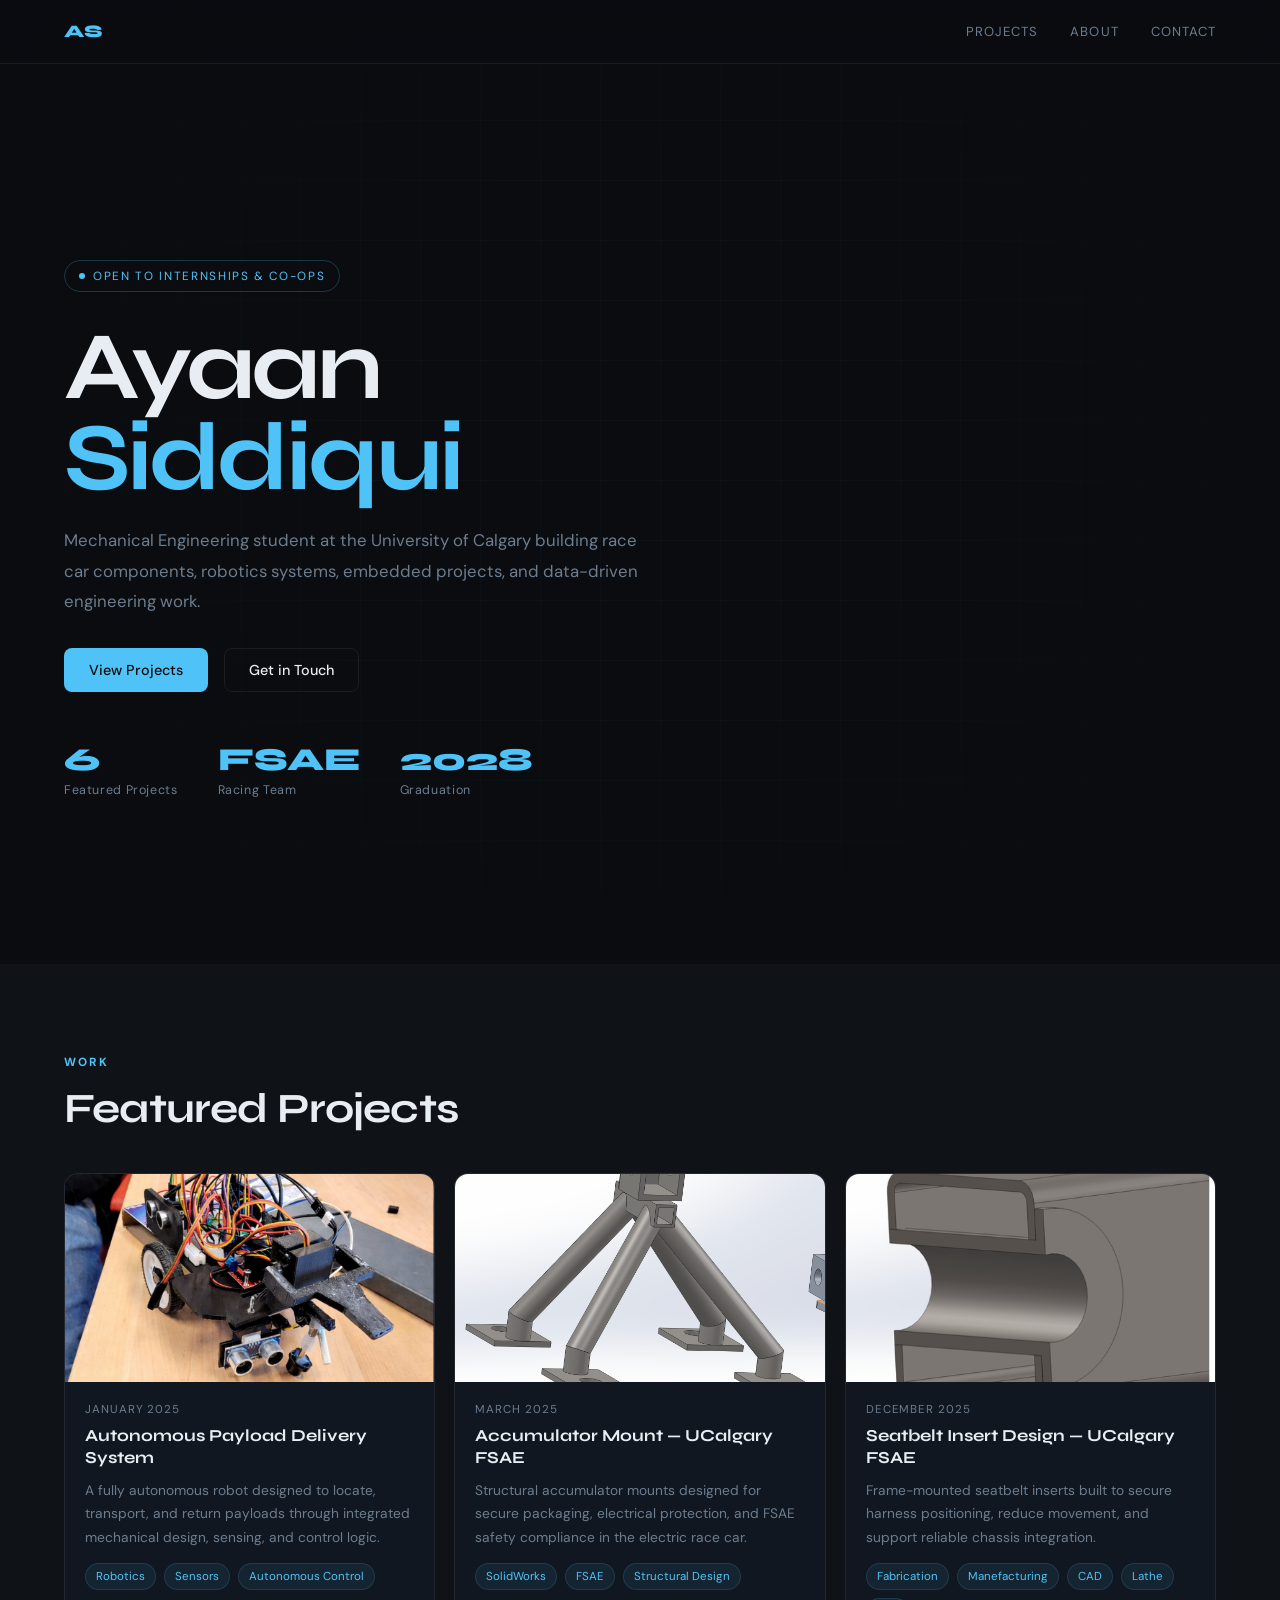
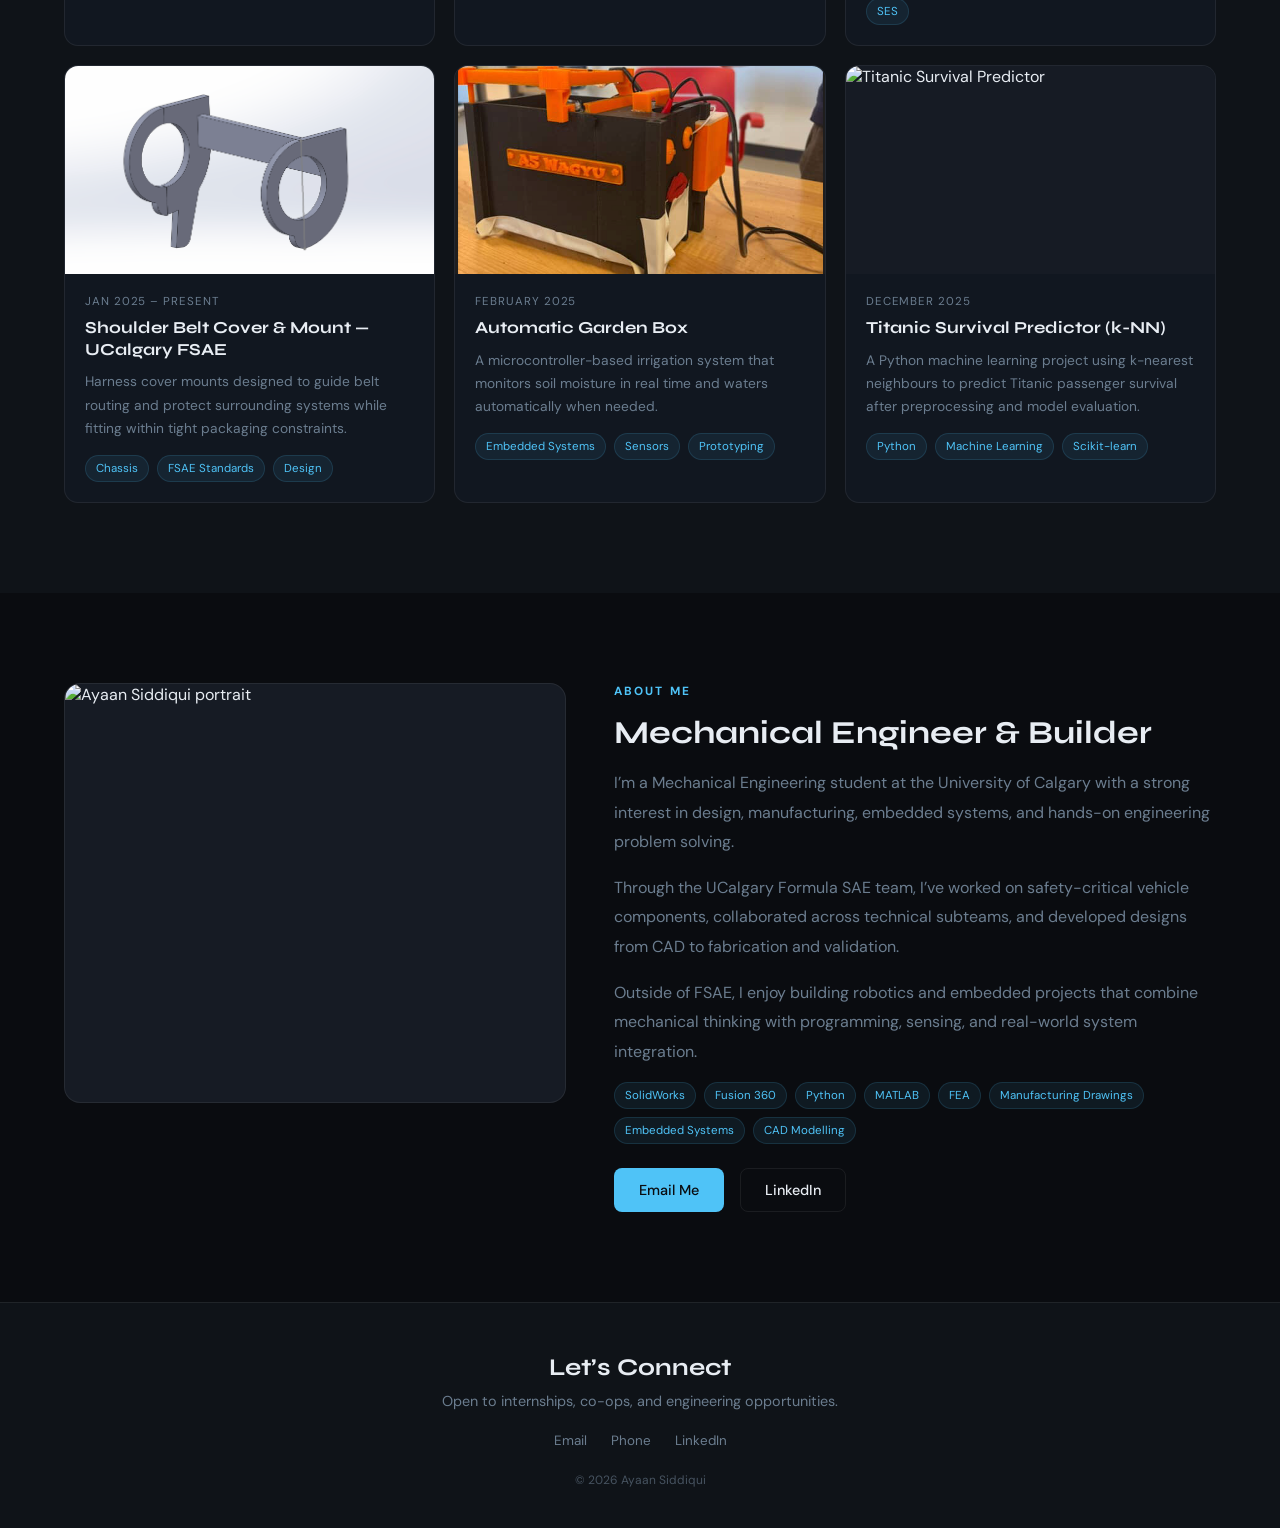
==== index.html @ 88ec4a80 "Update index.html" ====
<!DOCTYPE html>
<html lang="en">
<head>
  <meta charset="UTF-8">
  <meta name="viewport" content="width=device-width, initial-scale=1.0">
  <title>Ayaan Siddiqui — Engineering Portfolio</title>
  <link rel="preconnect" href="https://fonts.googleapis.com">
  <link rel="preconnect" href="https://fonts.gstatic.com" crossorigin>
  <link href="https://fonts.googleapis.com/css2?family=Syne:wght@400;600;700;800&family=DM+Sans:wght@300;400;500;700&display=swap" rel="stylesheet">
  <link rel="stylesheet" href="styles.css">
</head>
<body>
  <div class="page-wrap">

    <nav>
      <a href="index.html" class="nav-logo">AS</a>
      <div class="nav-links">
        <a href="#projects">Projects</a>
        <a href="#about">About</a>
        <a href="mailto:ayaan.siddiquii0207@gmail.com">Contact</a>
      </div>
    </nav>

    <section class="hero">
      <div class="hero-inner">
        <div class="hero-tag">Open to Internships &amp; Co-ops</div>
        <h1>Ayaan<br><span>Siddiqui</span></h1>
        <p class="hero-sub">
          Mechanical Engineering student at the University of Calgary building race car components, robotics systems, embedded projects, and data-driven engineering work.
        </p>
        <div class="hero-ctas">
          <a href="#projects" class="btn btn-primary">View Projects</a>
          <a href="mailto:ayaan.siddiquii0207@gmail.com" class="btn btn-ghost">Get in Touch</a>
        </div>
        <div class="hero-stats">
          <div>
            <div class="stat-num">6</div>
            <div class="stat-label">Featured Projects</div>
          </div>
          <div>
            <div class="stat-num">FSAE</div>
            <div class="stat-label">Racing Team</div>
          </div>
          <div>
            <div class="stat-num">2028</div>
            <div class="stat-label">Graduation</div>
          </div>
        </div>
      </div>
    </section>

    <section id="projects">
      <div class="section-label">Work</div>
      <h2 class="section-title">Featured Projects</h2>

      <div class="projects-grid">
        <a href="robot.html" class="project-card">
          <div class="project-thumb">
            <img src="images/robot-cover.png" alt="Autonomous Payload Delivery System">
          </div>
          <div class="project-info">
            <div class="project-date">January 2025</div>
            <div class="project-name">Autonomous Payload Delivery System</div>
            <div class="project-desc">
              A fully autonomous robot designed to locate, transport, and return payloads through integrated mechanical design, sensing, and control logic.
            </div>
            <div class="project-tags">
              <span class="tag">Robotics</span>
              <span class="tag">Sensors</span>
              <span class="tag">Autonomous Control</span>
            </div>
          </div>
        </a>

        <a href="accumulator-mount.html" class="project-card">
          <div class="project-thumb">
            <img src="images/mount-cover.png" alt="Accumulator Mount">
          </div>
          <div class="project-info">
            <div class="project-date">March 2025</div>
            <div class="project-name">Accumulator Mount — UCalgary FSAE</div>
            <div class="project-desc">
              Structural accumulator mounts designed for secure packaging, electrical protection, and FSAE safety compliance in the electric race car.
            </div>
            <div class="project-tags">
              <span class="tag">SolidWorks</span>
              <span class="tag">FSAE</span>
              <span class="tag">Structural Design</span>
            </div>
          </div>
        </a>

        <a href="seatbelt-insert.html" class="project-card">
          <div class="project-thumb">
            <img src="images/insert-cover.png" alt="Seatbelt Insert Design">
          </div>
          <div class="project-info">
            <div class="project-date">December 2025</div>
            <div class="project-name">Seatbelt Insert Design — UCalgary FSAE</div>
            <div class="project-desc">
              Frame-mounted seatbelt inserts built to secure harness positioning, reduce movement, and support reliable chassis integration.
            </div>
            <div class="project-tags">
              <span class="tag">Fabrication</span>
              <span class="tag">Manefacturing</span>
              <span class="tag">CAD</span>
              <span class="tag">Lathe</span>
              <span class="tag">SES</span>
            </div>
          </div>
        </a>

        <a href="shoulder-belt-cover.html" class="project-card">
          <div class="project-thumb">
            <img src="images/cover-cover.png" alt="Shoulder Belt Cover and Mount">
          </div>
          <div class="project-info">
            <div class="project-date">Jan 2025 – Present</div>
            <div class="project-name">Shoulder Belt Cover &amp; Mount — UCalgary FSAE</div>
            <div class="project-desc">
              Harness cover mounts designed to guide belt routing and protect surrounding systems while fitting within tight packaging constraints.
            </div>
            <div class="project-tags">
              <span class="tag">Chassis</span>
              <span class="tag">FSAE Standards</span>
              <span class="tag">Design</span>
            </div>
          </div>
        </a>

        <a href="garden-box.html" class="project-card">
          <div class="project-thumb">
            <img src="images/garden-cover.png" alt="Automatic Garden Box">
          </div>
          <div class="project-info">
            <div class="project-date">February 2025</div>
            <div class="project-name">Automatic Garden Box</div>
            <div class="project-desc">
              A microcontroller-based irrigation system that monitors soil moisture in real time and waters automatically when needed.
            </div>
            <div class="project-tags">
              <span class="tag">Embedded Systems</span>
              <span class="tag">Sensors</span>
              <span class="tag">Prototyping</span>
            </div>
          </div>
        </a>

        <a href="titanic-predictor.html" class="project-card">
          <div class="project-thumb">
            <img src="images/titanic-cover.jpg" alt="Titanic Survival Predictor">
          </div>
          <div class="project-info">
            <div class="project-date">December 2025</div>
            <div class="project-name">Titanic Survival Predictor (k-NN)</div>
            <div class="project-desc">
              A Python machine learning project using k-nearest neighbours to predict Titanic passenger survival after preprocessing and model evaluation.
            </div>
            <div class="project-tags">
              <span class="tag">Python</span>
              <span class="tag">Machine Learning</span>
              <span class="tag">Scikit-learn</span>
            </div>
          </div>
        </a>
      </div>
    </section>

    <section id="about">
      <div class="about-layout">
        <div class="about-photo">
          <img src="images/about-photo.png" alt="Ayaan Siddiqui portrait">
        </div>

        <div class="about-text">
          <div class="section-label">About Me</div>
          <h2>Mechanical Engineer &amp; Builder</h2>
          <p>
            I’m a Mechanical Engineering student at the University of Calgary with a strong interest in design, manufacturing, embedded systems, and hands-on engineering problem solving.
          </p>
          <p>
            Through the UCalgary Formula SAE team, I’ve worked on safety-critical vehicle components, collaborated across technical subteams, and developed designs from CAD to fabrication and validation.
          </p>
          <p>
            Outside of FSAE, I enjoy building robotics and embedded projects that combine mechanical thinking with programming, sensing, and real-world system integration.
          </p>

          <div class="tags">
            <span class="tag">SolidWorks</span>
            <span class="tag">Fusion 360</span>
            <span class="tag">Python</span>
            <span class="tag">MATLAB</span>
            <span class="tag">FEA</span>
            <span class="tag">Manufacturing Drawings</span>
            <span class="tag">Embedded Systems</span>
            <span class="tag">CAD Modelling</span>
          </div>

          <div class="about-links">
            <a href="mailto:ayaan.siddiquii0207@gmail.com" class="btn btn-primary">Email Me</a>
            <a href="https://www.linkedin.com/" target="_blank" class="btn btn-ghost">LinkedIn</a>
          </div>
        </div>
      </div>
    </section>

    <footer>
      <h3>Let’s Connect</h3>
      <p>Open to internships, co-ops, and engineering opportunities.</p>
      <div class="footer-links">
        <a href="mailto:ayaan.siddiquii0207@gmail.com">Email</a>
        <a href="tel:8258637604">Phone</a>
        <a href="https://www.linkedin.com/" target="_blank">LinkedIn</a>
      </div>
      <div class="copyright">© 2026 Ayaan Siddiqui</div>
    </footer>

  </div>
</body>
</html>
---- styles.css ----
*,
*::before,
*::after {
  box-sizing: border-box;
  margin: 0;
  padding: 0;
}

:root {
  --bg: #0a0c10;
  --bg2: #0f1318;
  --bg3: #161b24;
  --card: #111720;
  --border: rgba(255, 255, 255, 0.07);
  --accent: #4fc3f7;
  --accent2: #81d4fa;
  --accent-glow: rgba(79, 195, 247, 0.12);
  --text: #e8edf3;
  --muted: #6b7d8f;
}

html {
  scroll-behavior: smooth;
}

body {
  font-family: 'DM Sans', sans-serif;
  background: var(--bg);
  color: var(--text);
  min-height: 100vh;
  overflow-x: hidden;
}

body::before {
  content: "";
  position: fixed;
  inset: 0;
  background-image:
    linear-gradient(rgba(79, 195, 247, 0.03) 1px, transparent 1px),
    linear-gradient(90deg, rgba(79, 195, 247, 0.03) 1px, transparent 1px);
  background-size: 60px 60px;
  mask-image: radial-gradient(circle at center, black 35%, transparent 85%);
  pointer-events: none;
  z-index: 0;
}

img {
  max-width: 100%;
  display: block;
}

a {
  text-decoration: none;
}

.page-wrap {
  position: relative;
  z-index: 1;
}

/* NAV */
nav {
  position: sticky;
  top: 0;
  z-index: 100;
  height: 64px;
  display: flex;
  align-items: center;
  justify-content: space-between;
  padding: 0 5vw;
  background: rgba(10, 12, 16, 0.88);
  backdrop-filter: blur(16px);
  border-bottom: 1px solid var(--border);
}

.nav-logo {
  font-family: 'Syne', sans-serif;
  font-weight: 800;
  font-size: 1.1rem;
  color: var(--accent);
  letter-spacing: 0.03em;
}

.nav-links {
  display: flex;
  gap: 2rem;
  flex-wrap: wrap;
}

.nav-links a,
.back-link {
  color: var(--muted);
  font-size: 0.82rem;
  letter-spacing: 0.08em;
  text-transform: uppercase;
  transition: color 0.2s;
}

.nav-links a:hover,
.back-link:hover {
  color: var(--text);
}

/* HERO */
.hero {
  min-height: 100vh;
  display: flex;
  align-items: center;
  padding: 110px 5vw 80px;
}

.hero-inner {
  max-width: 850px;
}

.hero-tag {
  display: inline-flex;
  align-items: center;
  gap: 8px;
  font-size: 0.74rem;
  color: var(--accent);
  text-transform: uppercase;
  letter-spacing: 0.14em;
  border: 1px solid rgba(79, 195, 247, 0.24);
  padding: 7px 14px;
  border-radius: 999px;
  margin-bottom: 1.8rem;
}

.hero-tag::before {
  content: "";
  width: 6px;
  height: 6px;
  background: var(--accent);
  border-radius: 50%;
}

.hero h1 {
  font-family: 'Syne', sans-serif;
  font-size: clamp(3rem, 8vw, 6rem);
  line-height: 0.95;
  letter-spacing: -0.04em;
}

.hero h1 span {
  color: var(--accent);
}

.hero-sub {
  margin-top: 1.4rem;
  max-width: 600px;
  color: var(--muted);
  font-size: 1.05rem;
  line-height: 1.8;
}

.hero-ctas {
  display: flex;
  flex-wrap: wrap;
  gap: 1rem;
  margin-top: 2rem;
}

.btn {
  display: inline-flex;
  align-items: center;
  justify-content: center;
  padding: 12px 24px;
  border-radius: 8px;
  font-size: 0.9rem;
  font-weight: 500;
  transition: 0.2s;
  border: 1px solid transparent;
}

.btn-primary {
  background: var(--accent);
  color: #0a0c10;
}

.btn-primary:hover {
  background: var(--accent2);
  transform: translateY(-1px);
}

.btn-ghost {
  color: var(--text);
  border-color: var(--border);
  background: transparent;
}

.btn-ghost:hover {
  background: rgba(255, 255, 255, 0.03);
  border-color: rgba(255, 255, 255, 0.18);
}

.hero-stats {
  display: flex;
  gap: 2.5rem;
  flex-wrap: wrap;
  margin-top: 3rem;
}

.stat-num {
  font-family: 'Syne', sans-serif;
  color: var(--accent);
  font-size: 2rem;
  font-weight: 800;
}

.stat-label {
  font-size: 0.78rem;
  color: var(--muted);
  letter-spacing: 0.05em;
  margin-top: 3px;
}

/* SECTIONS */
section {
  padding: 90px 5vw;
}

.section-label {
  color: var(--accent);
  font-size: 0.74rem;
  text-transform: uppercase;
  letter-spacing: 0.18em;
  font-weight: 700;
  margin-bottom: 0.9rem;
}

.section-title {
  font-family: 'Syne', sans-serif;
  font-size: clamp(1.8rem, 4vw, 2.6rem);
  letter-spacing: -0.02em;
  margin-bottom: 2.5rem;
}

/* PROJECTS */
#projects {
  background: var(--bg2);
}

.projects-grid {
  display: grid;
  grid-template-columns: repeat(auto-fit, minmax(310px, 1fr));
  gap: 1.2rem;
}

.project-card {
  background: var(--card);
  border: 1px solid var(--border);
  border-radius: 14px;
  overflow: hidden;
  transition: transform 0.22s, border-color 0.22s, background 0.22s;
  color: inherit;
}

.project-card:hover {
  transform: translateY(-4px);
  border-color: rgba(79, 195, 247, 0.24);
  background: #16202b;
}

.project-thumb {
  aspect-ratio: 16 / 9;
  background: var(--bg3);
  overflow: hidden;
}

.project-thumb img {
  width: 100%;
  height: 100%;
  object-fit: cover;
}

.project-info {
  padding: 20px;
}

.project-date {
  font-size: 0.72rem;
  color: var(--muted);
  text-transform: uppercase;
  letter-spacing: 0.08em;
  margin-bottom: 8px;
}

.project-name {
  font-family: 'Syne', sans-serif;
  font-size: 1.05rem;
  font-weight: 700;
  margin-bottom: 10px;
  line-height: 1.3;
}

.project-desc {
  color: var(--muted);
  font-size: 0.86rem;
  line-height: 1.7;
}

.project-tags,
.tags {
  display: flex;
  flex-wrap: wrap;
  gap: 8px;
  margin-top: 14px;
}

.tag {
  font-size: 0.72rem;
  color: var(--accent);
  background: rgba(79, 195, 247, 0.08);
  border: 1px solid rgba(79, 195, 247, 0.14);
  padding: 5px 10px;
  border-radius: 999px;
}

/* ABOUT */
#about {
  background: var(--bg);
}

.about-layout {
  display: grid;
  grid-template-columns: 1fr 1.2fr;
  gap: 3rem;
  align-items: start;
}

.about-photo {
  border-radius: 16px;
  overflow: hidden;
  border: 1px solid var(--border);
  background: var(--bg3);
  min-height: 420px;
}

.about-photo img {
  width: 100%;
  height: auto;
  max-height: 400px;
  object-fit: contain;
  display: block;
  margin: 0 auto;
}

.about-text h2 {
  font-family: 'Syne', sans-serif;
  font-size: 2rem;
  margin-bottom: 1rem;
}

.about-text p {
  color: var(--muted);
  line-height: 1.85;
  margin-bottom: 1rem;
}

.about-links {
  display: flex;
  flex-wrap: wrap;
  gap: 1rem;
  margin-top: 1.5rem;
}

/* FOOTER */
footer {
  border-top: 1px solid var(--border);
  padding: 50px 5vw 40px;
  text-align: center;
  background: var(--bg2);
}

footer h3 {
  font-family: 'Syne', sans-serif;
  font-size: 1.5rem;
  margin-bottom: 0.6rem;
}

footer p {
  color: var(--muted);
  font-size: 0.9rem;
}

.footer-links {
  display: flex;
  justify-content: center;
  flex-wrap: wrap;
  gap: 1.5rem;
  margin: 1.4rem 0;
}

.footer-links a {
  color: var(--muted);
  font-size: 0.84rem;
}

.footer-links a:hover {
  color: var(--accent);
}

.copyright {
  color: var(--muted);
  opacity: 0.6;
  font-size: 0.75rem;
}

/* PROJECT PAGE */
.project-hero {
  max-width: 1100px;
  margin: 0 auto;
  padding: 70px 5vw 35px;
}

.project-category {
  color: var(--accent);
  font-size: 0.75rem;
  text-transform: uppercase;
  letter-spacing: 0.18em;
  font-weight: 700;
  margin-bottom: 1rem;
}

.project-title {
  font-family: 'Syne', sans-serif;
  font-size: clamp(2.3rem, 6vw, 4.4rem);
  line-height: 1;
  letter-spacing: -0.03em;
  margin-bottom: 1rem;
}

.project-subtitle {
  color: var(--muted);
  max-width: 750px;
  line-height: 1.8;
  font-size: 1rem;
}

.project-meta {
  display: flex;
  flex-wrap: wrap;
  gap: 2rem;
  border-top: 1px solid var(--border);
  margin-top: 2rem;
  padding-top: 1.5rem;
}

.meta-box strong {
  display: block;
  color: var(--muted);
  font-size: 0.72rem;
  text-transform: uppercase;
  letter-spacing: 0.1em;
  margin-bottom: 4px;
}

.meta-box span {
  font-size: 0.95rem;
}

.project-media,
.project-gallery,
.project-body {
  max-width: 1100px;
  margin: 0 auto;
  padding: 0 5vw 50px;
}

.robot-grid {
  display: grid;
  grid-template-columns: repeat(2, 1fr);
  gap: 14px;
}

.robot-grid img {
  width: 100%;
  aspect-ratio: 1 / 1;
  object-fit: cover;
  border-radius: 12px;
  border: 1px solid var(--border);
  background: var(--bg3);
}

@media (max-width: 700px) {
  .robot-grid {
    grid-template-columns: 1fr;
  }
}

.video-box {
  width: 100%;
  aspect-ratio: 16 / 9;
  background: var(--bg3);
  border: 1px solid var(--border);
  border-radius: 14px;
  overflow: hidden;
}

.video-box iframe,
.video-box video,
.video-box img {
  width: 100%;
  height: 100%;
  border: none;
  object-fit: cover;
  display: block;
}

.project-gallery-grid {
  display: grid;
  grid-template-columns: repeat(auto-fit, minmax(240px, 1fr));
  gap: 14px;
}

.project-gallery-grid img {
  width: 100%;
  height: auto;
  max-height: 300px;
  object-fit: contain;
  border-radius: 12px;
  border: 1px solid var(--border);
  background: var(--bg3);
}

.project-body {
  display: grid;
  grid-template-columns: 1.8fr 1fr;
  gap: 2rem;
  align-items: start;
}

.body-card {
  background: var(--card);
  border: 1px solid var(--border);
  border-radius: 14px;
  padding: 26px;
}

.body-card h2 {
  font-family: 'Syne', sans-serif;
  font-size: 1.2rem;
  margin-bottom: 1rem;
}

.body-card p {
  color: var(--muted);
  line-height: 1.9;
  margin-bottom: 1rem;
}

@media (max-width: 820px) {
  .nav-links {
    gap: 1rem;
  }

  .about-layout,
  .project-body {
    grid-template-columns: 1fr;
  }

  .hero {
    min-height: auto;
    padding-top: 100px;
    padding-bottom: 70px;
  }
}

.mount-grid {
  display: grid;
  grid-template-columns: repeat(2, 1fr);
  gap: 14px;
}

.mount-grid img {
  width: 100%;
  height: 220px;
  object-fit: cover;
  border-radius: 12px;
  border: 1px solid var(--border);
  background: var(--bg3);
}

@media (max-width: 700px) {
  .mount-grid {
    grid-template-columns: 1fr;
  }
}

.insert-grid {
  display: grid;
  grid-template-columns: repeat(2, 1fr);
  gap: 14px;
}

.insert-grid img {
  width: 100%;
  height: 230px;
  object-fit: cover;
  border-radius: 12px;
  border: 1px solid var(--border);
  background: var(--bg3);
}

@media (max-width: 700px) {
  .insert-grid {
    grid-template-columns: 1fr;
  }
}

.cover-grid {
  display: grid;
  grid-template-columns: repeat(2, 1fr);
  gap: 14px;
}

.cover-grid img {
  width: 100%;
  height: 230px;
  object-fit: cover;
  border-radius: 12px;
  border: 1px solid var(--border);
  background: var(--bg3);
}

@media (max-width: 700px) {
  .cover-grid {
    grid-template-columns: 1fr;
  }
}

.garden-grid {
  display: grid;
  grid-template-columns: repeat(2, 1fr);
  gap: 14px;
}

.garden-grid img {
  width: 100%;
  height: 230px;
  object-fit: cover;
  border-radius: 12px;
  border: 1px solid var(--border);
  background: var(--bg3);
}

@media (max-width: 700px) {
  .garden-grid {
    grid-template-columns: 1fr;
  }
}
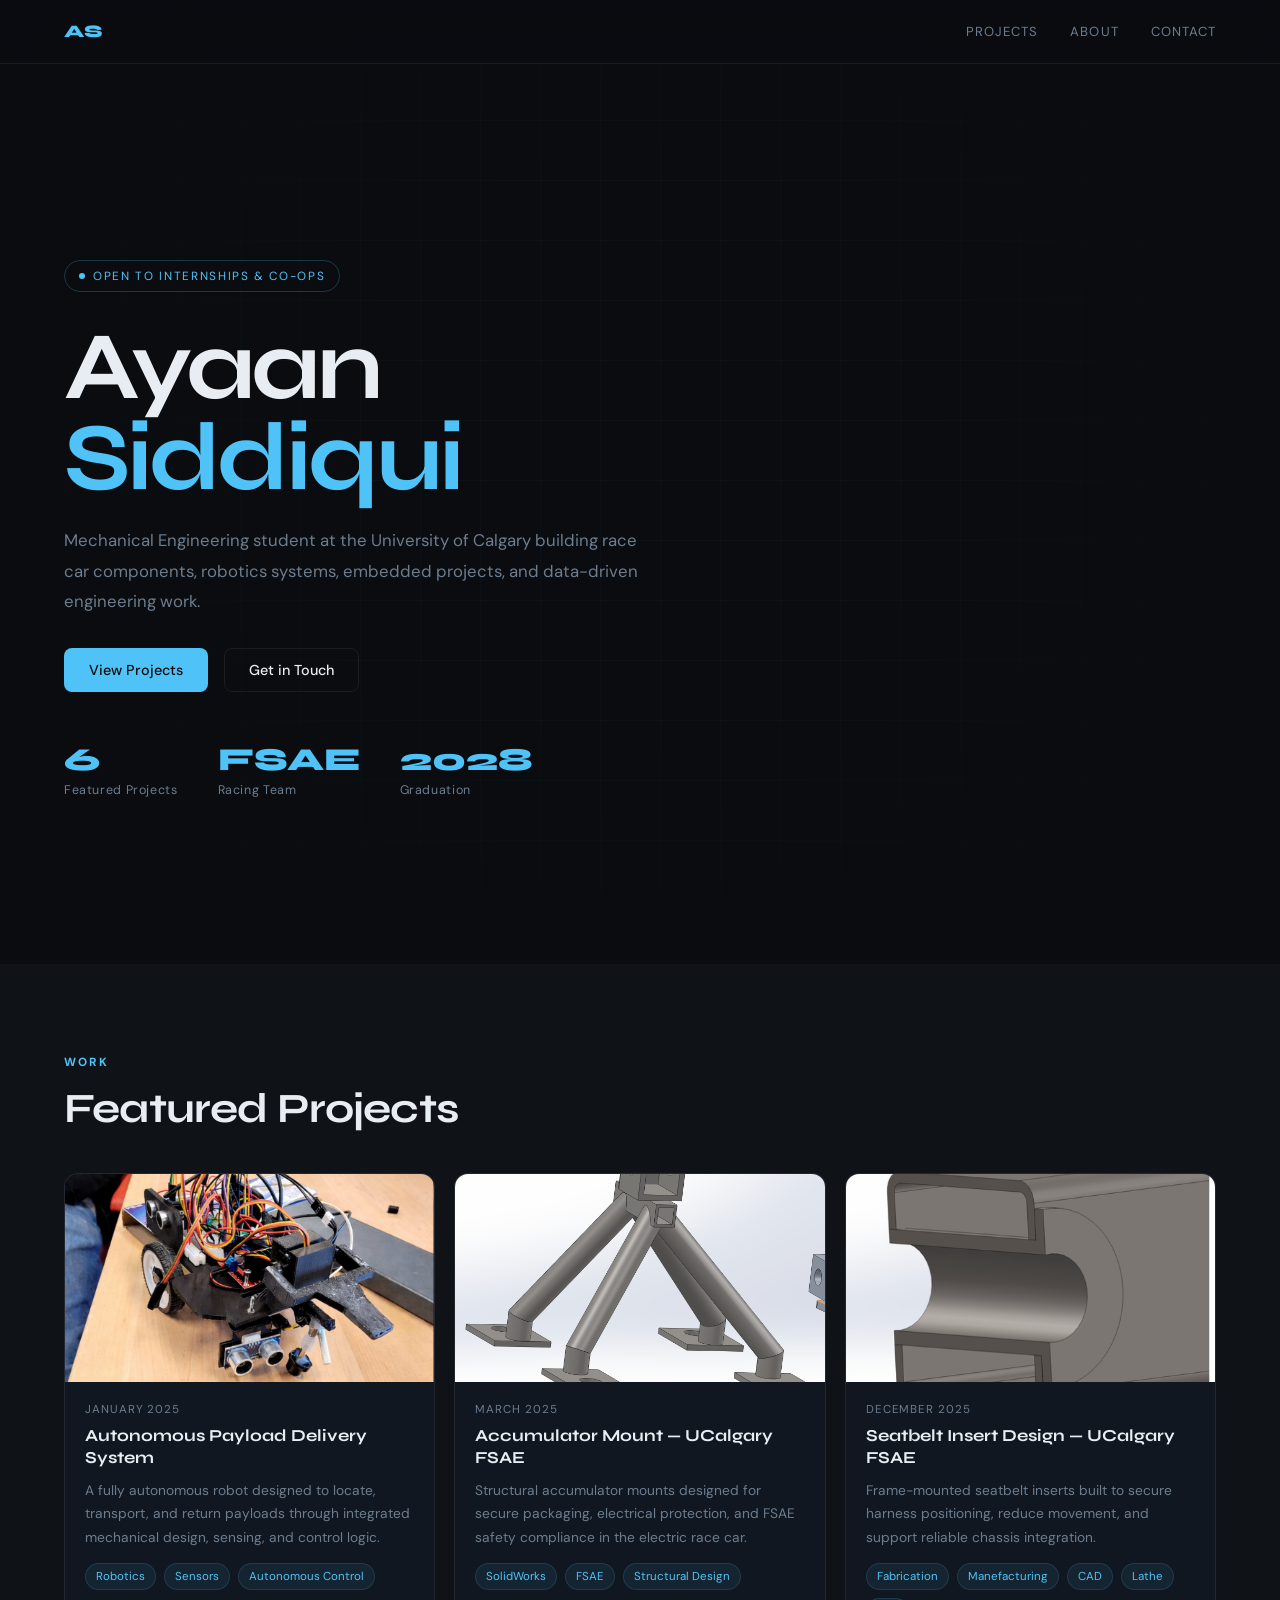
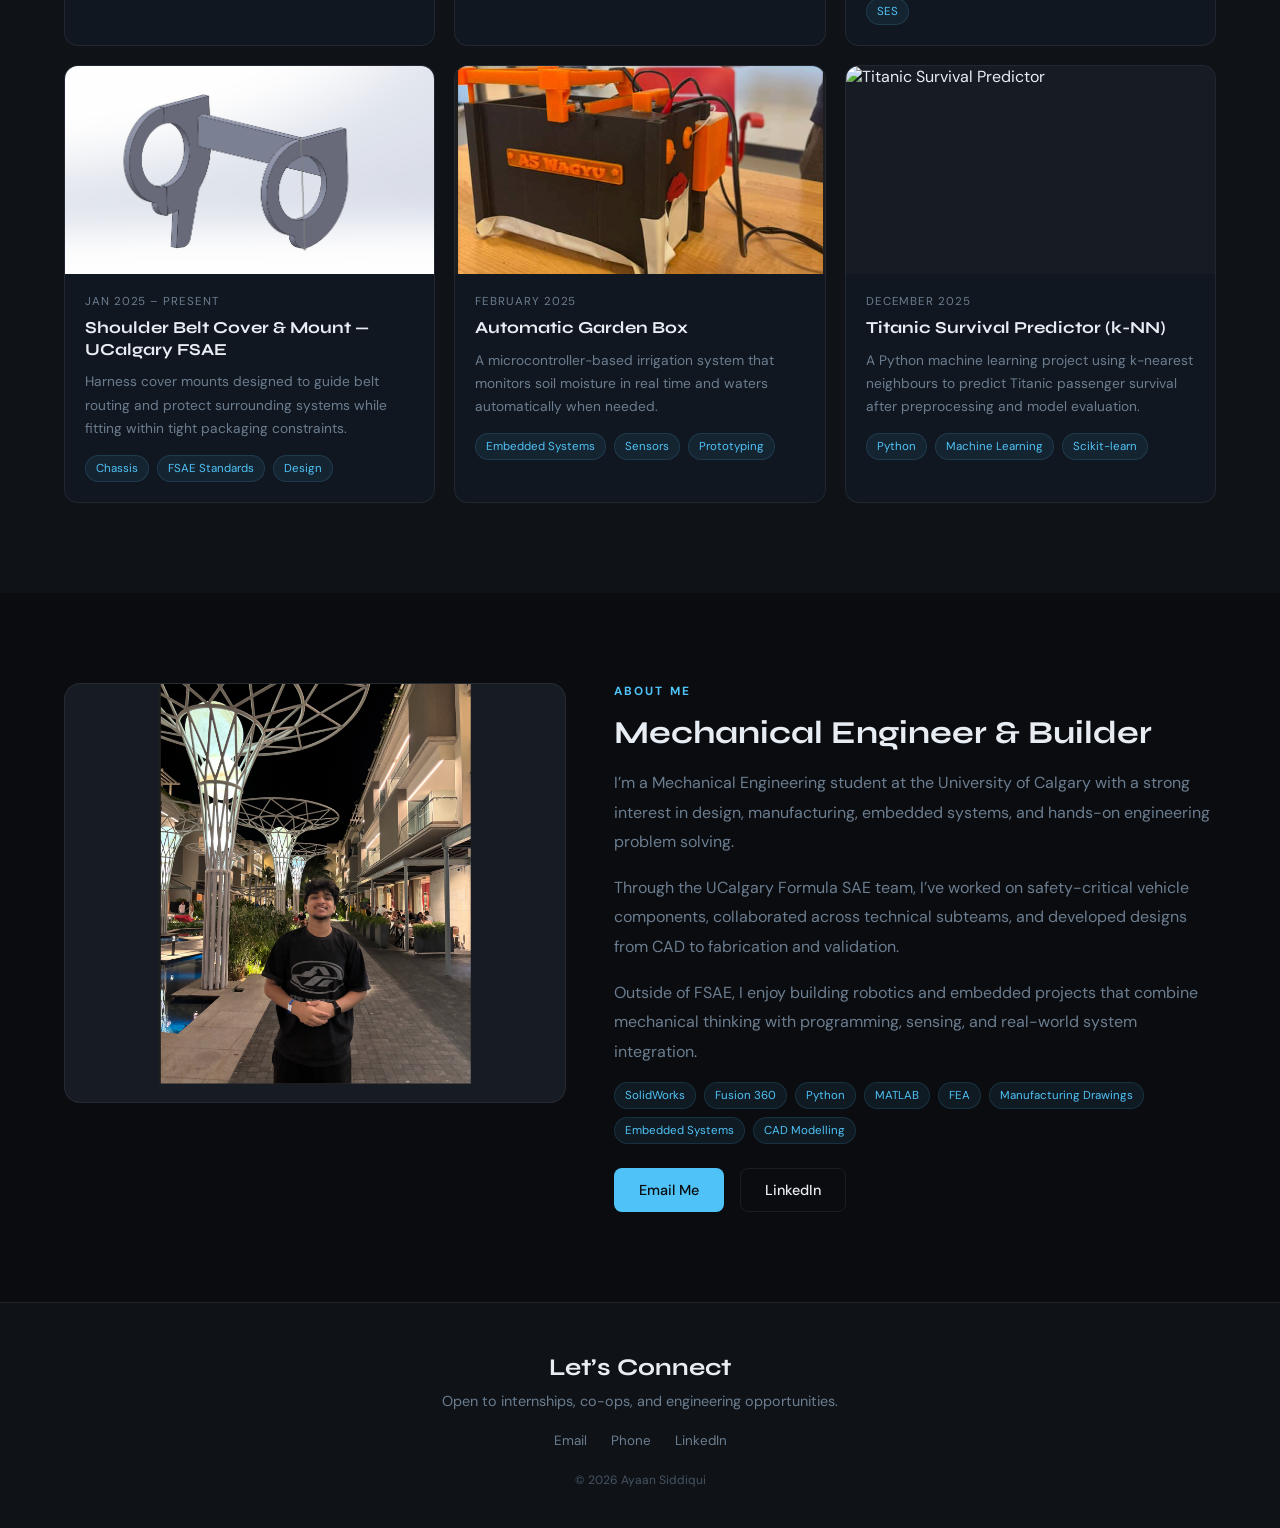
==== commit 10a0201e: "Update index.html" ====
--- a/index.html
+++ b/index.html
@@ -198,7 +198,7 @@
 
           <div class="about-links">
             <a href="mailto:ayaan.siddiquii0207@gmail.com" class="btn btn-primary">Email Me</a>
-            <a href="https://www.linkedin.com/" target="_blank" class="btn btn-ghost">LinkedIn</a>
+            <a href="https://www.linkedin.com/in/ayaan-siddiqui-847374355/" target="_blank" class="btn btn-ghost">LinkedIn</a>
           </div>
         </div>
       </div>
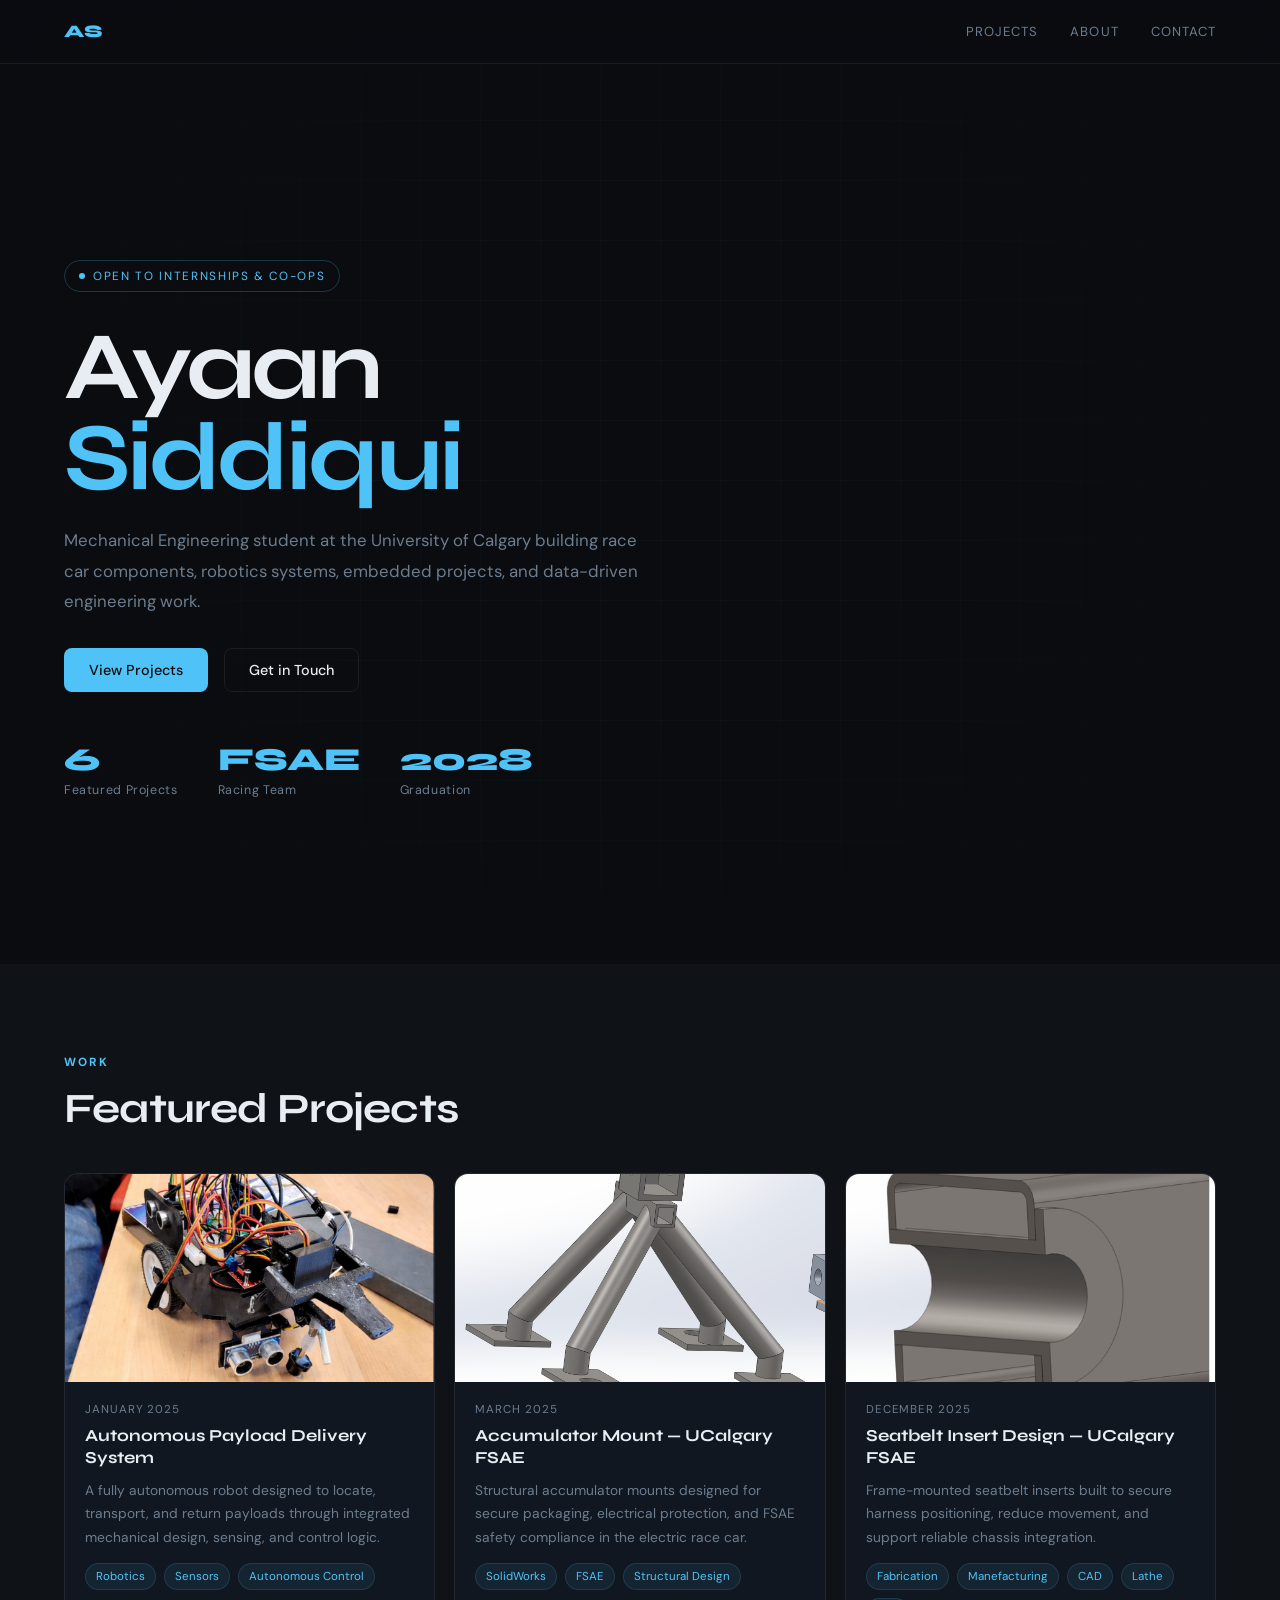
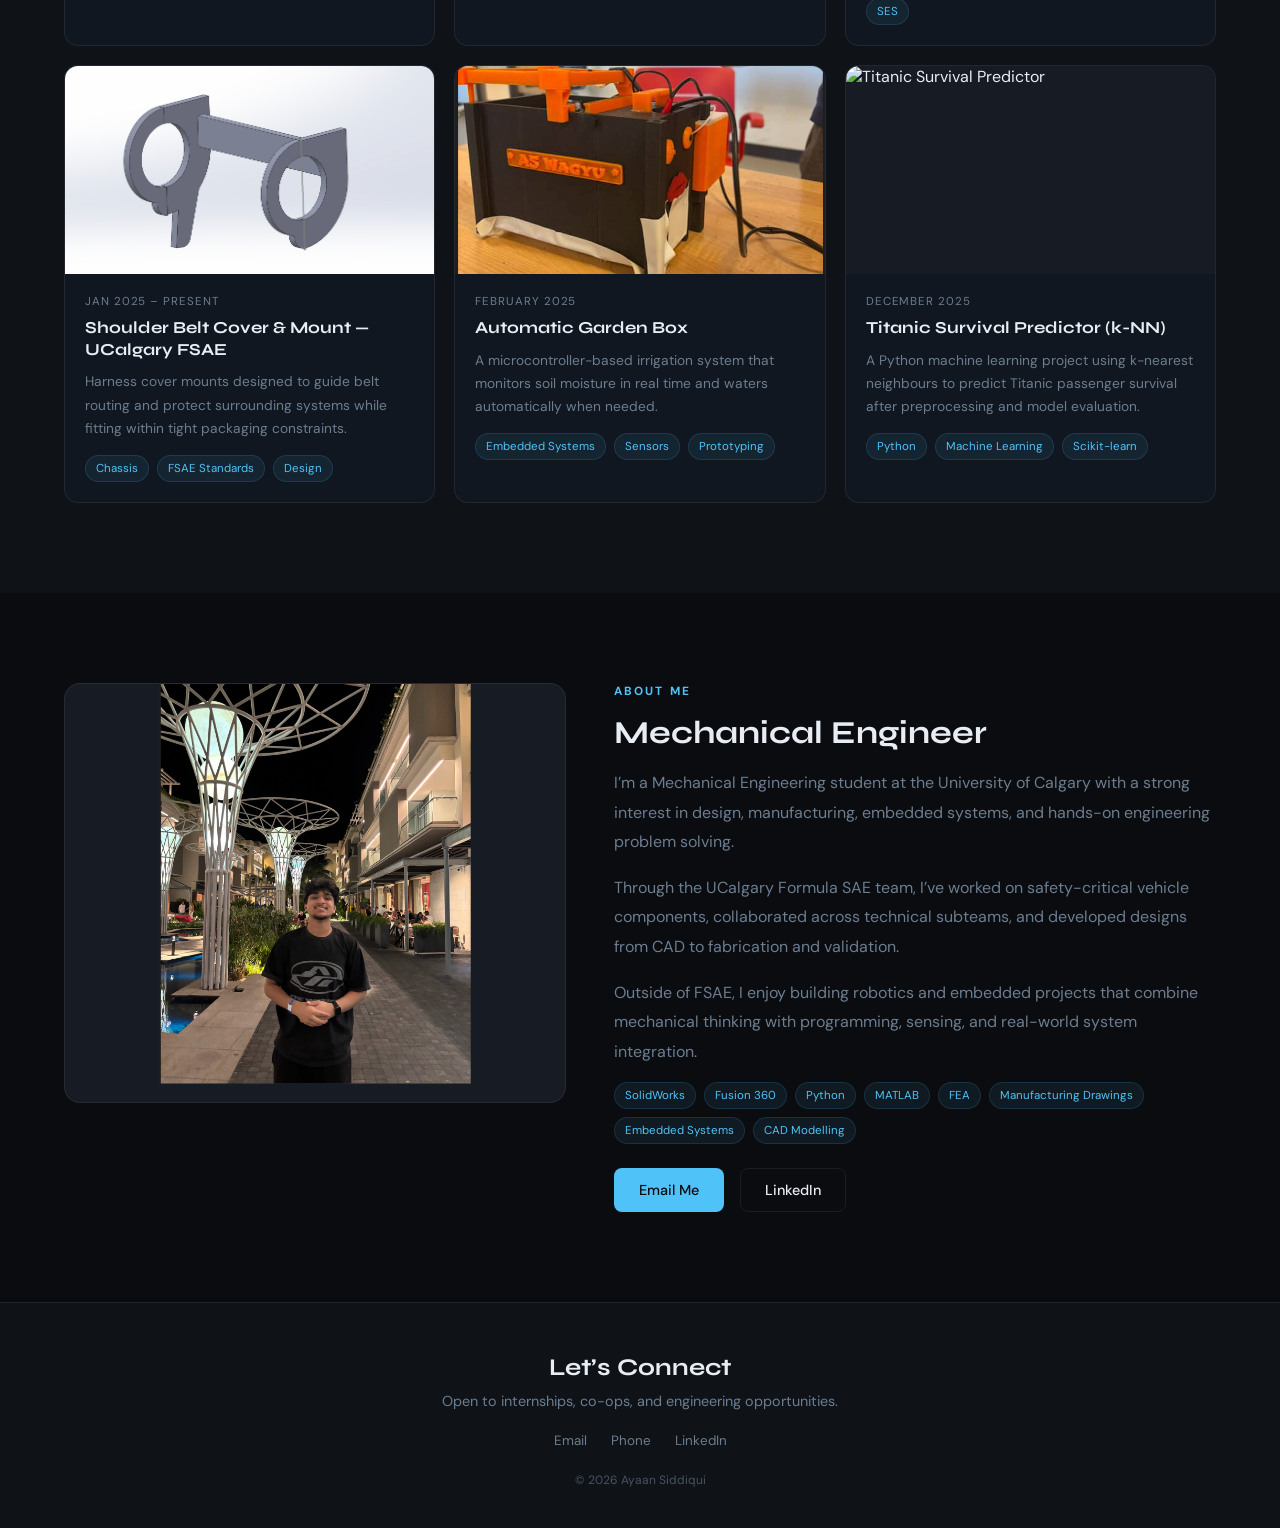
==== commit ab903ffa: "Update index.html" ====
--- a/index.html
+++ b/index.html
@@ -174,7 +174,7 @@
 
         <div class="about-text">
           <div class="section-label">About Me</div>
-          <h2>Mechanical Engineer &amp; Builder</h2>
+          <h2>Mechanical Engineer</h2>
           <p>
             I’m a Mechanical Engineering student at the University of Calgary with a strong interest in design, manufacturing, embedded systems, and hands-on engineering problem solving.
           </p>
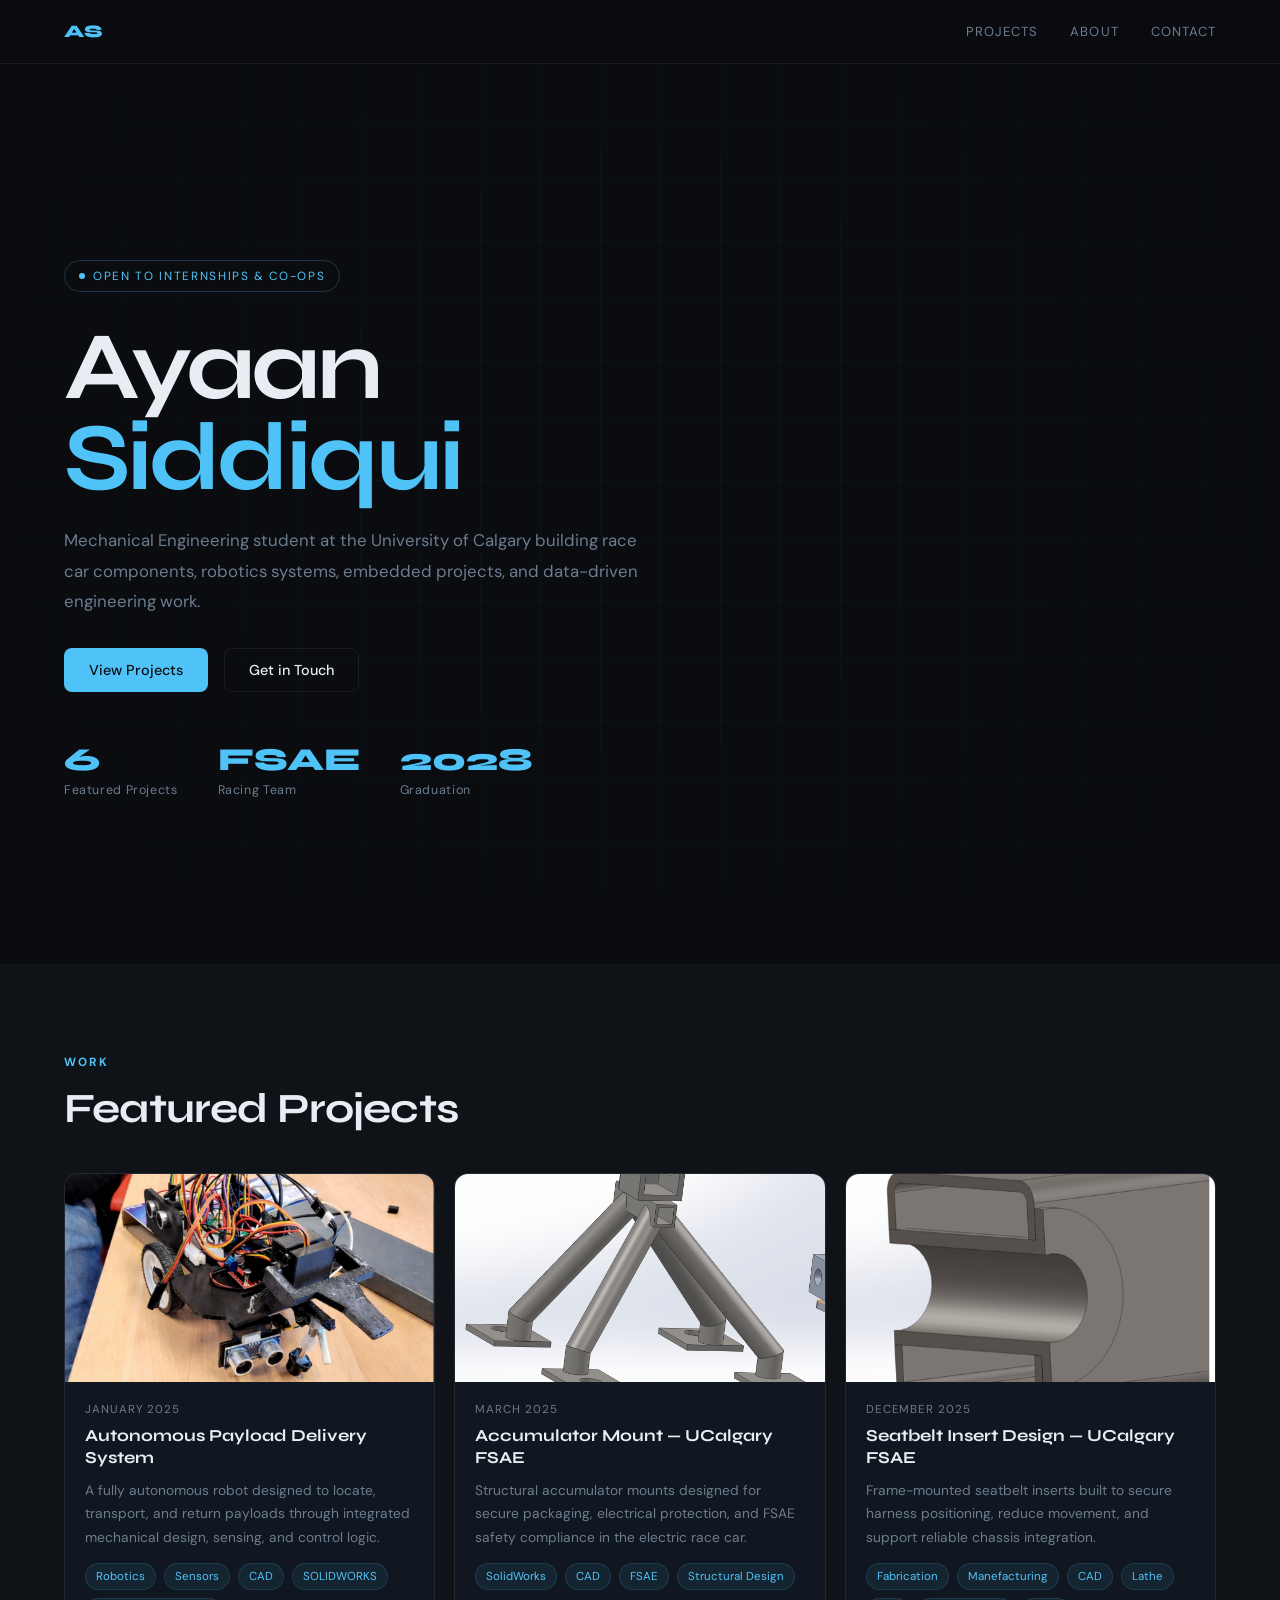
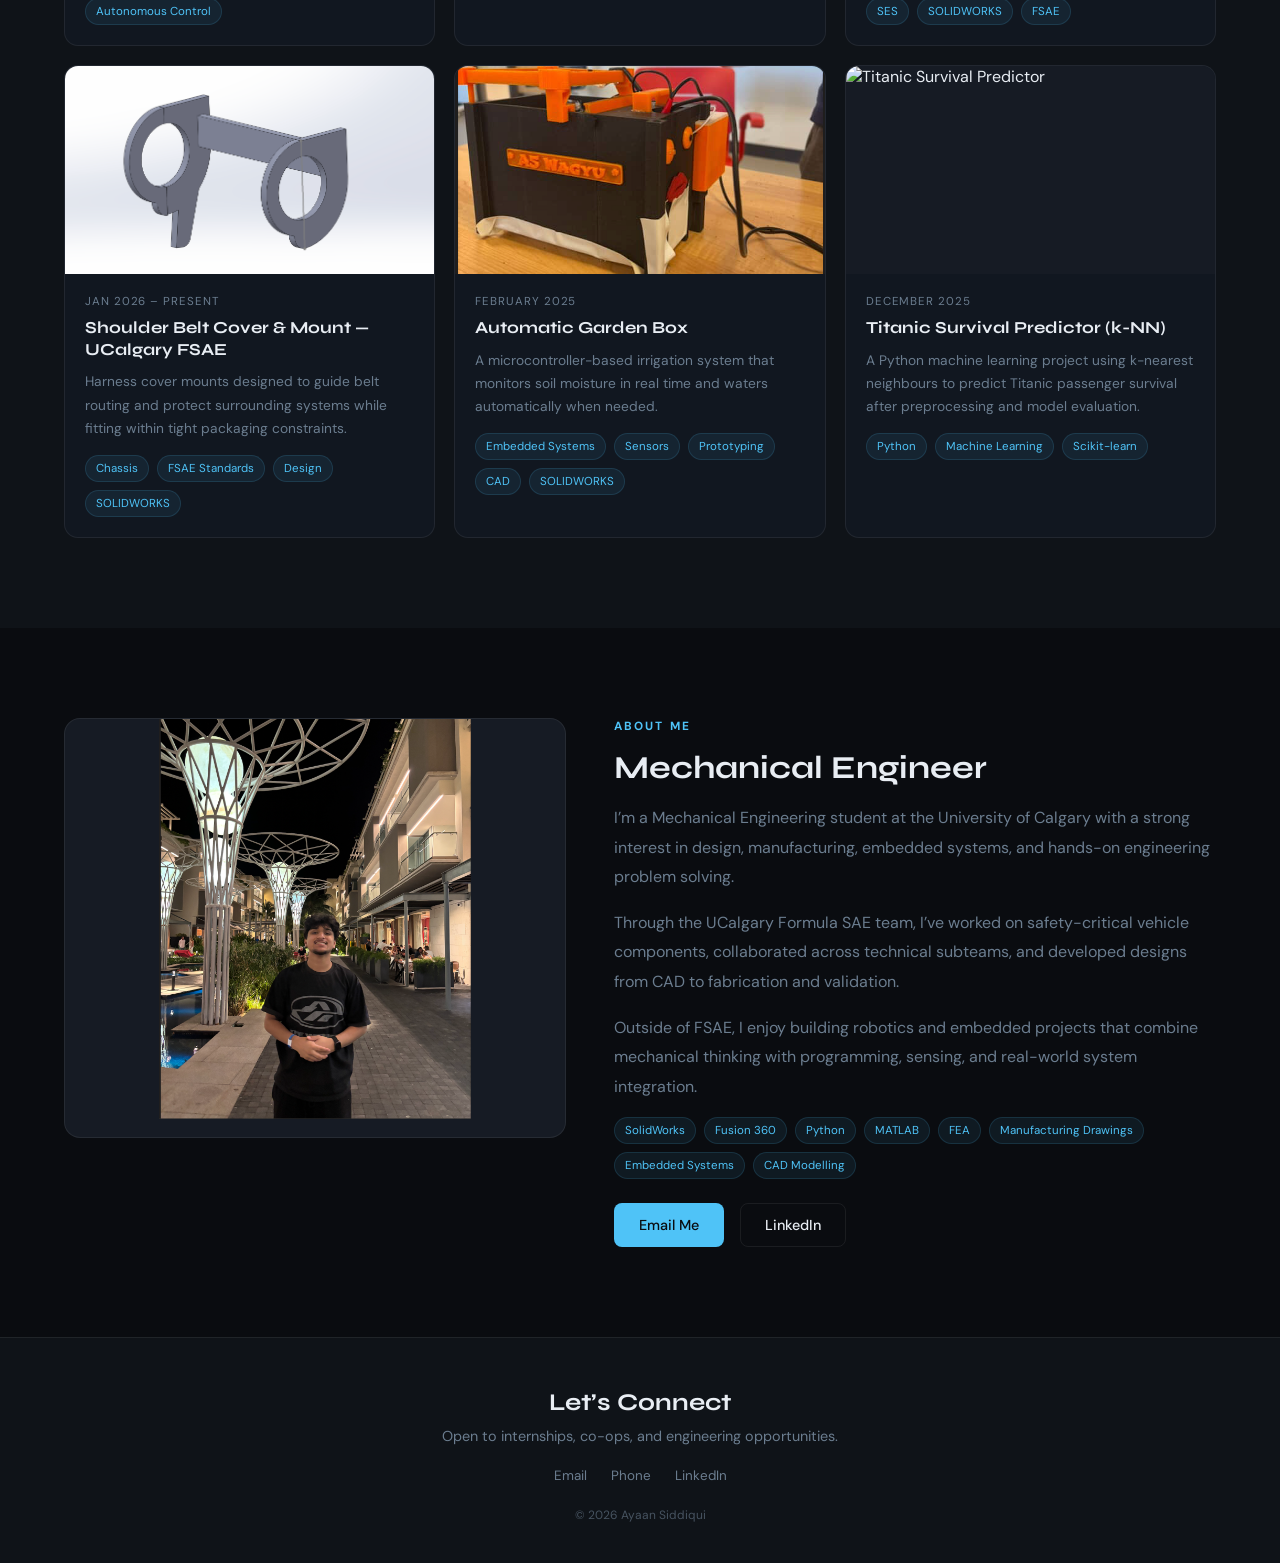
==== commit c30598ec: "Update index.html" ====
--- a/index.html
+++ b/index.html
@@ -67,6 +67,8 @@
             <div class="project-tags">
               <span class="tag">Robotics</span>
               <span class="tag">Sensors</span>
+              <span class="tag">CAD</span>
+              <span class="tag">SOLIDWORKS</span>
               <span class="tag">Autonomous Control</span>
             </div>
           </div>
@@ -84,6 +86,7 @@
             </div>
             <div class="project-tags">
               <span class="tag">SolidWorks</span>
+              <span class="tag">CAD</span>
               <span class="tag">FSAE</span>
               <span class="tag">Structural Design</span>
             </div>
@@ -106,6 +109,8 @@
               <span class="tag">CAD</span>
               <span class="tag">Lathe</span>
               <span class="tag">SES</span>
+              <span class="tag">SOLIDWORKS</span>
+              <span class="tag">FSAE</span>
             </div>
           </div>
         </a>
@@ -115,7 +120,7 @@
             <img src="images/cover-cover.png" alt="Shoulder Belt Cover and Mount">
           </div>
           <div class="project-info">
-            <div class="project-date">Jan 2025 – Present</div>
+            <div class="project-date">Jan 2026 – Present</div>
             <div class="project-name">Shoulder Belt Cover &amp; Mount — UCalgary FSAE</div>
             <div class="project-desc">
               Harness cover mounts designed to guide belt routing and protect surrounding systems while fitting within tight packaging constraints.
@@ -124,6 +129,7 @@
               <span class="tag">Chassis</span>
               <span class="tag">FSAE Standards</span>
               <span class="tag">Design</span>
+              <span class="tag">SOLIDWORKS</span>
             </div>
           </div>
         </a>
@@ -142,6 +148,8 @@
               <span class="tag">Embedded Systems</span>
               <span class="tag">Sensors</span>
               <span class="tag">Prototyping</span>
+              <span class="tag">CAD</span>
+              <span class="tag">SOLIDWORKS</span>
             </div>
           </div>
         </a>
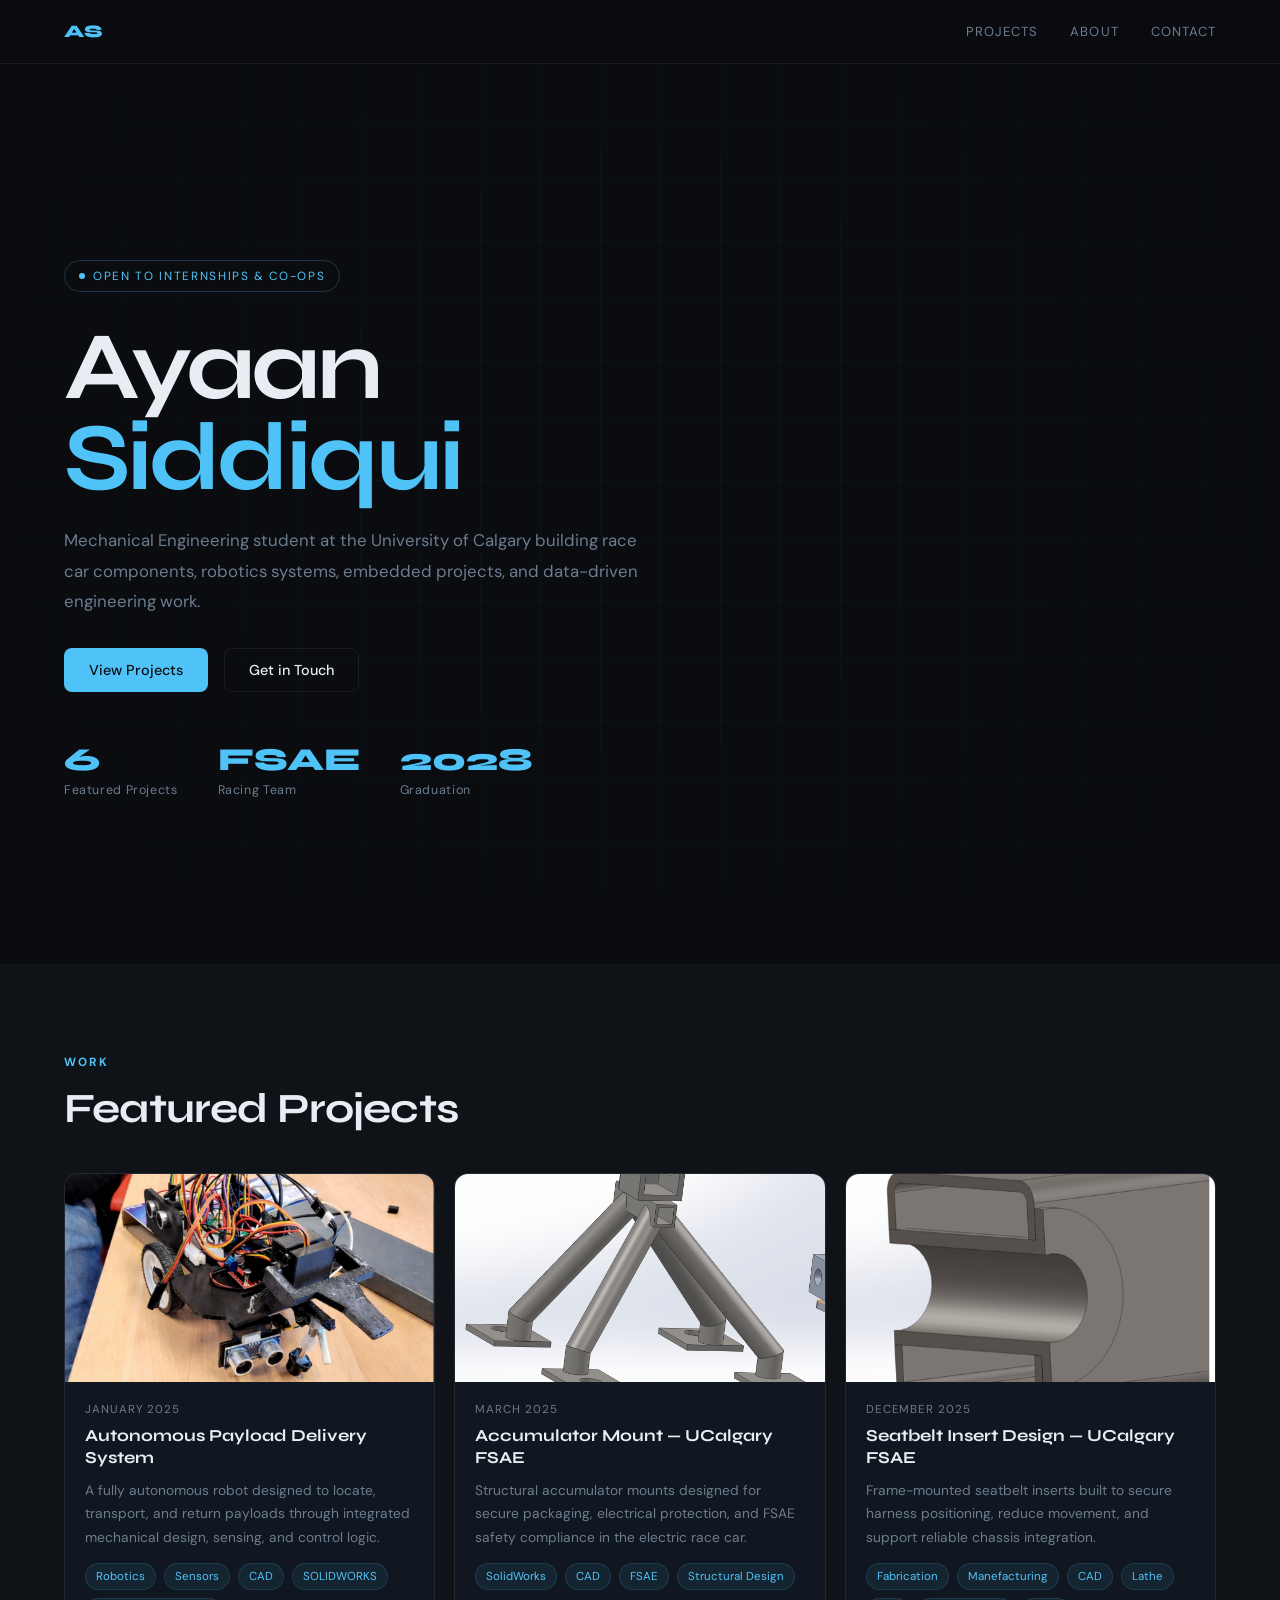
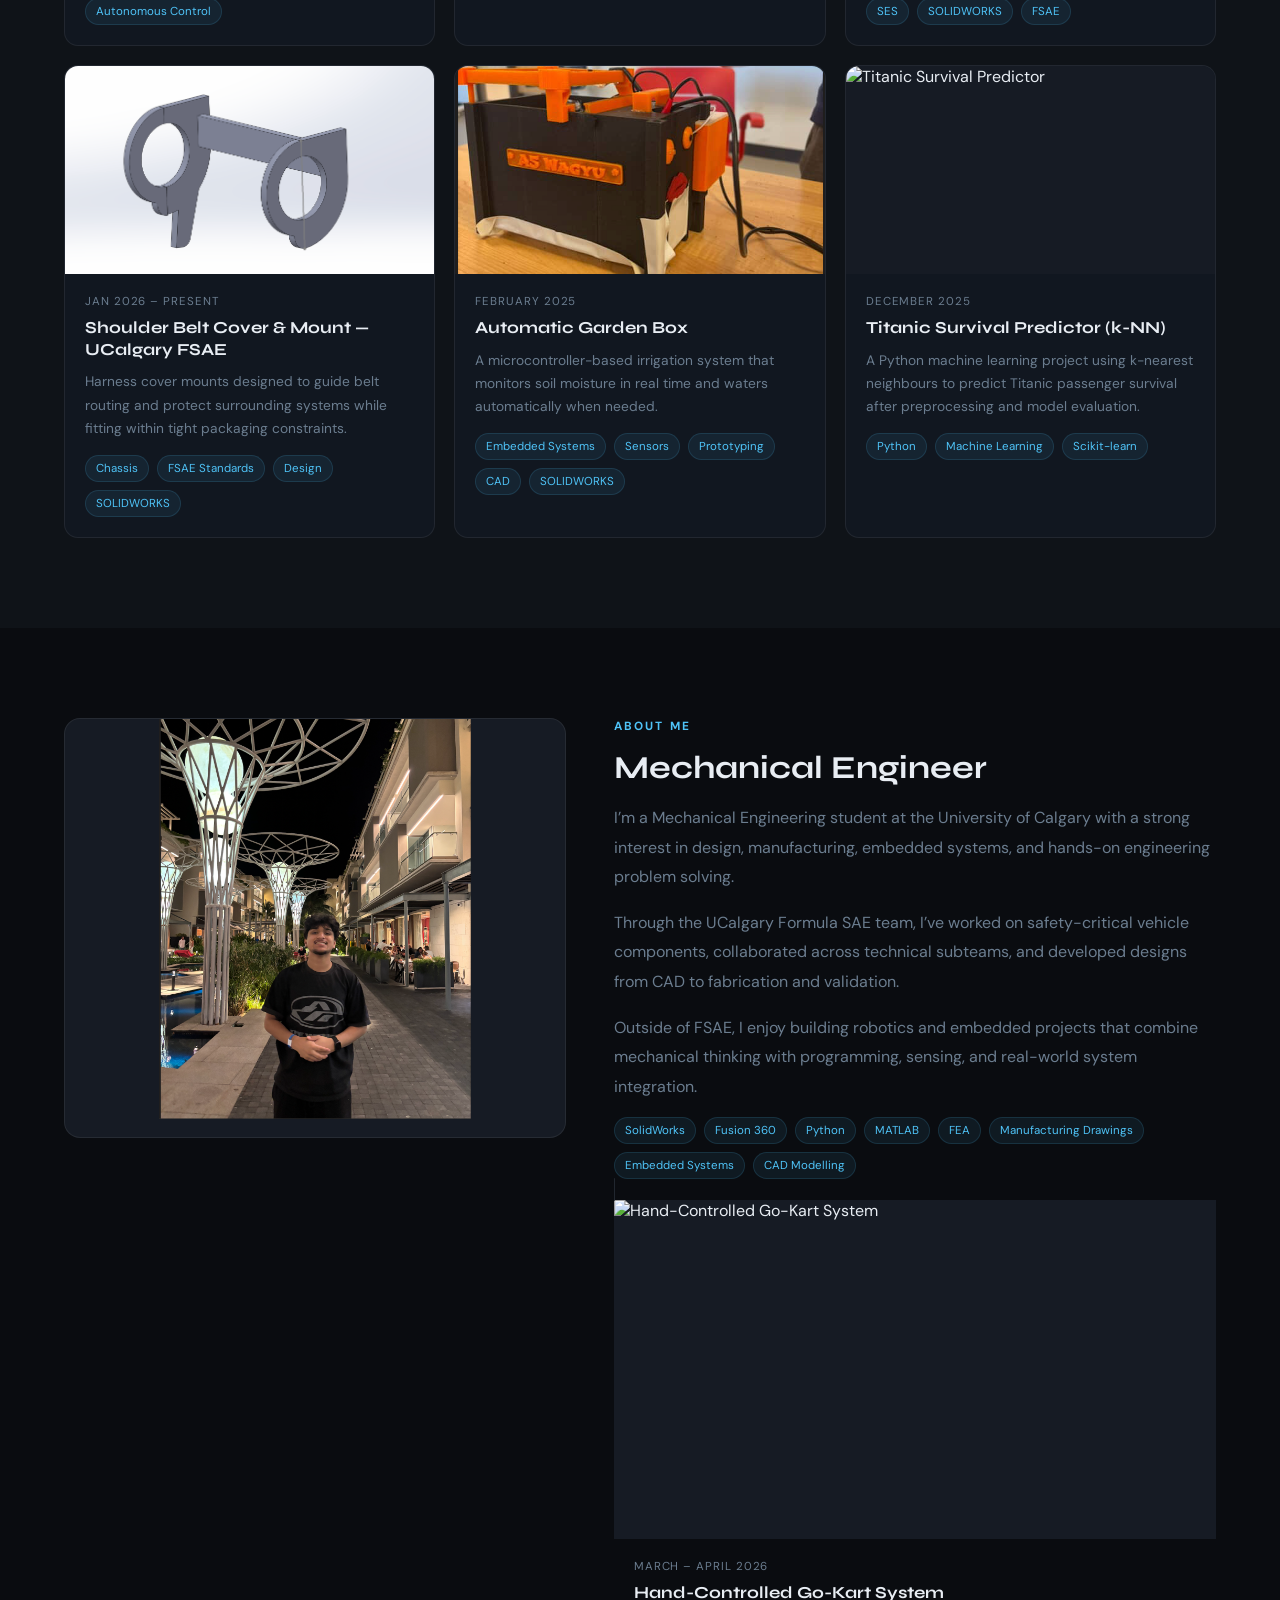
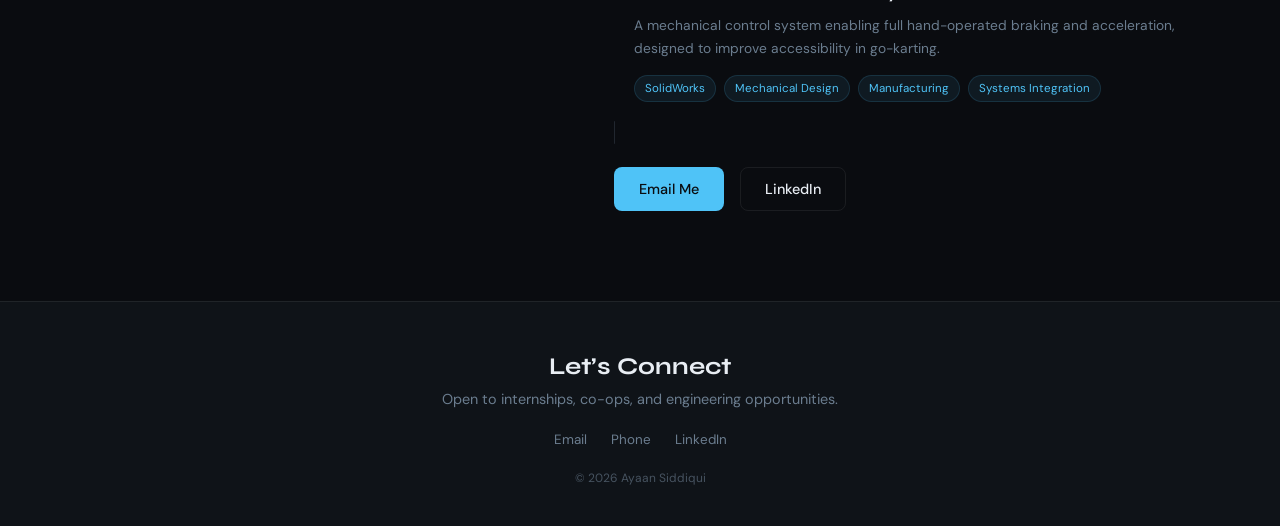
==== commit 479a0472: "Update index.html" ====
--- a/index.html
+++ b/index.html
@@ -204,6 +204,32 @@
             <span class="tag">CAD Modelling</span>
           </div>
 
+
+          <a href="gokart.html" class="project-card">
+            <div class="project-thumb">
+              <img src="images/gokart-cover.png" alt="Hand-Controlled Go-Kart System">
+            </div>
+          
+            <div class="project-info">
+              <div class="project-date">March – April 2026</div>
+          
+              <div class="project-name">
+                Hand-Controlled Go-Kart System
+              </div>
+          
+              <div class="project-desc">
+                A mechanical control system enabling full hand-operated braking and acceleration, designed to improve accessibility in go-karting.
+              </div>
+          
+              <div class="project-tags">
+                <span class="tag">SolidWorks</span>
+                <span class="tag">Mechanical Design</span>
+                <span class="tag">Manufacturing</span>
+                <span class="tag">Systems Integration</span>
+              </div>
+            </div>
+          </a>
+
           <div class="about-links">
             <a href="mailto:ayaan.siddiquii0207@gmail.com" class="btn btn-primary">Email Me</a>
             <a href="https://www.linkedin.com/in/ayaan-siddiqui-847374355/" target="_blank" class="btn btn-ghost">LinkedIn</a>
@@ -226,3 +252,4 @@
   </div>
 </body>
 </html>
+
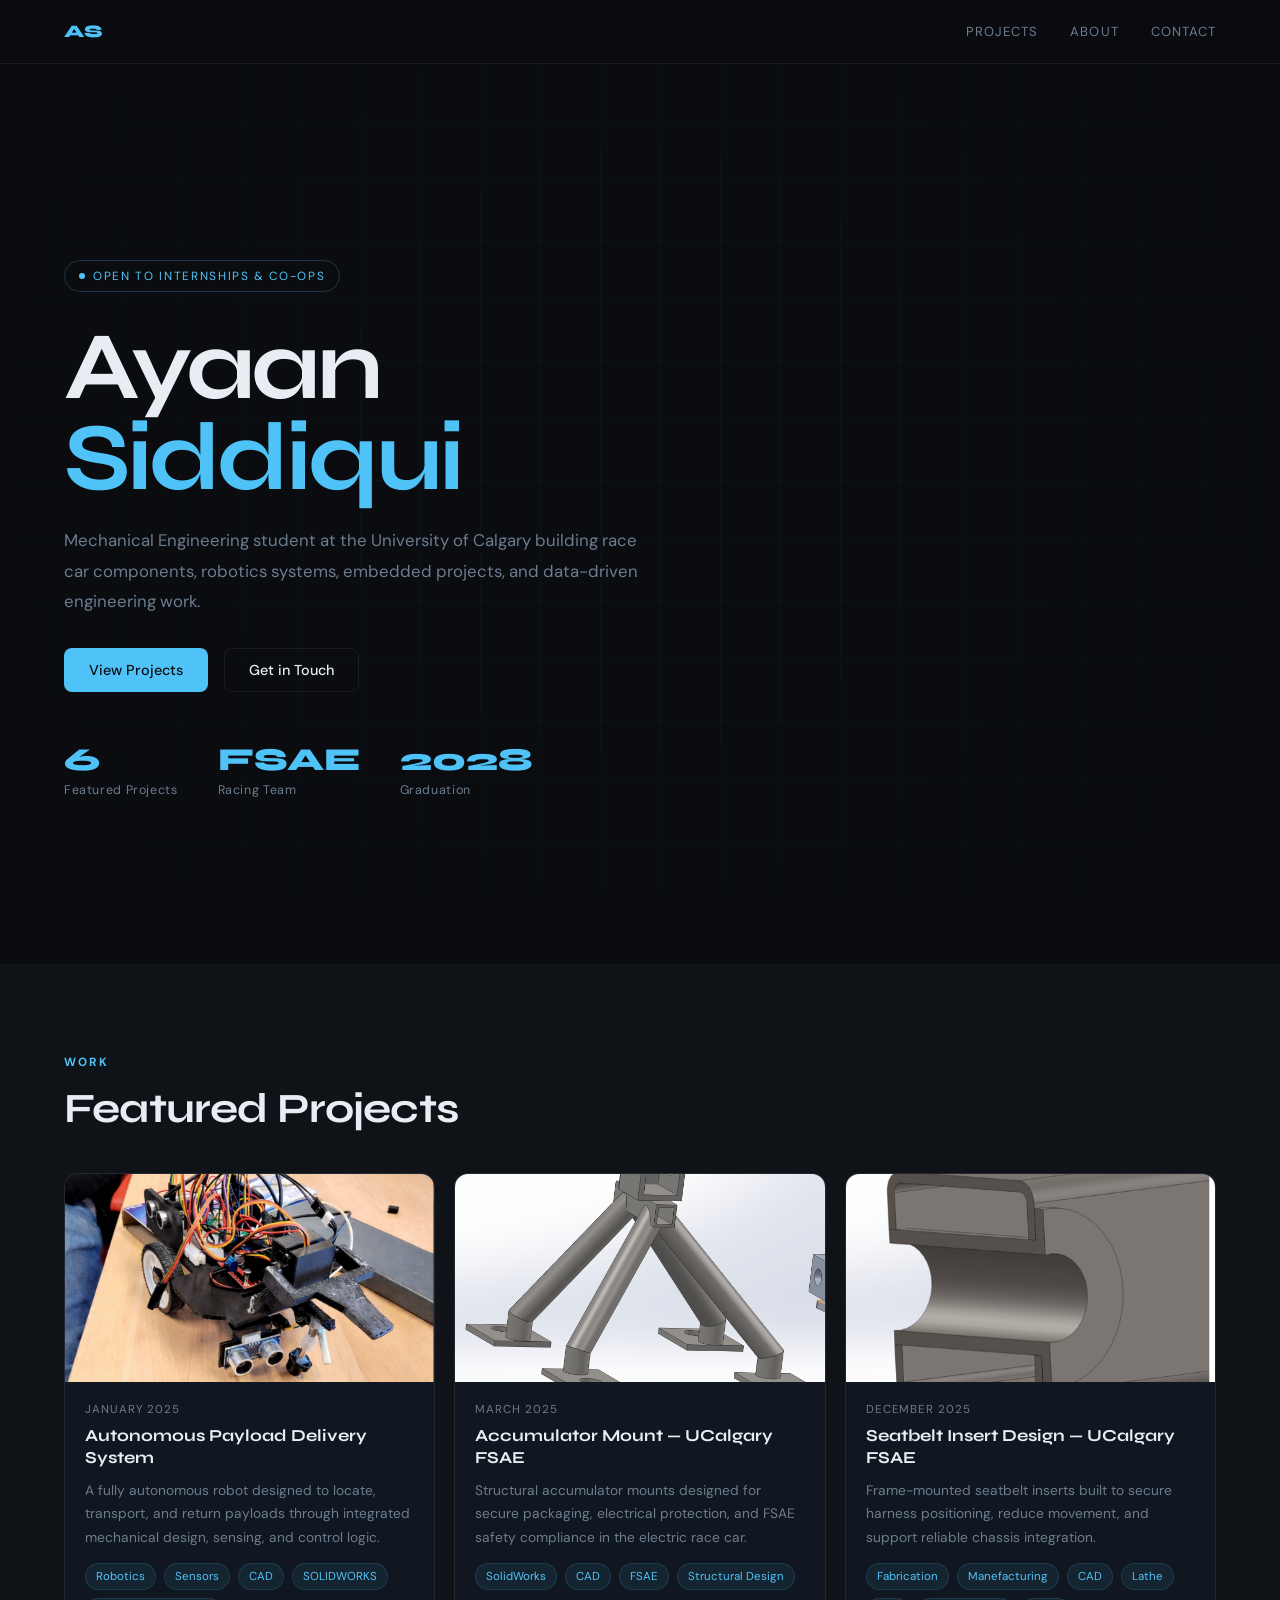
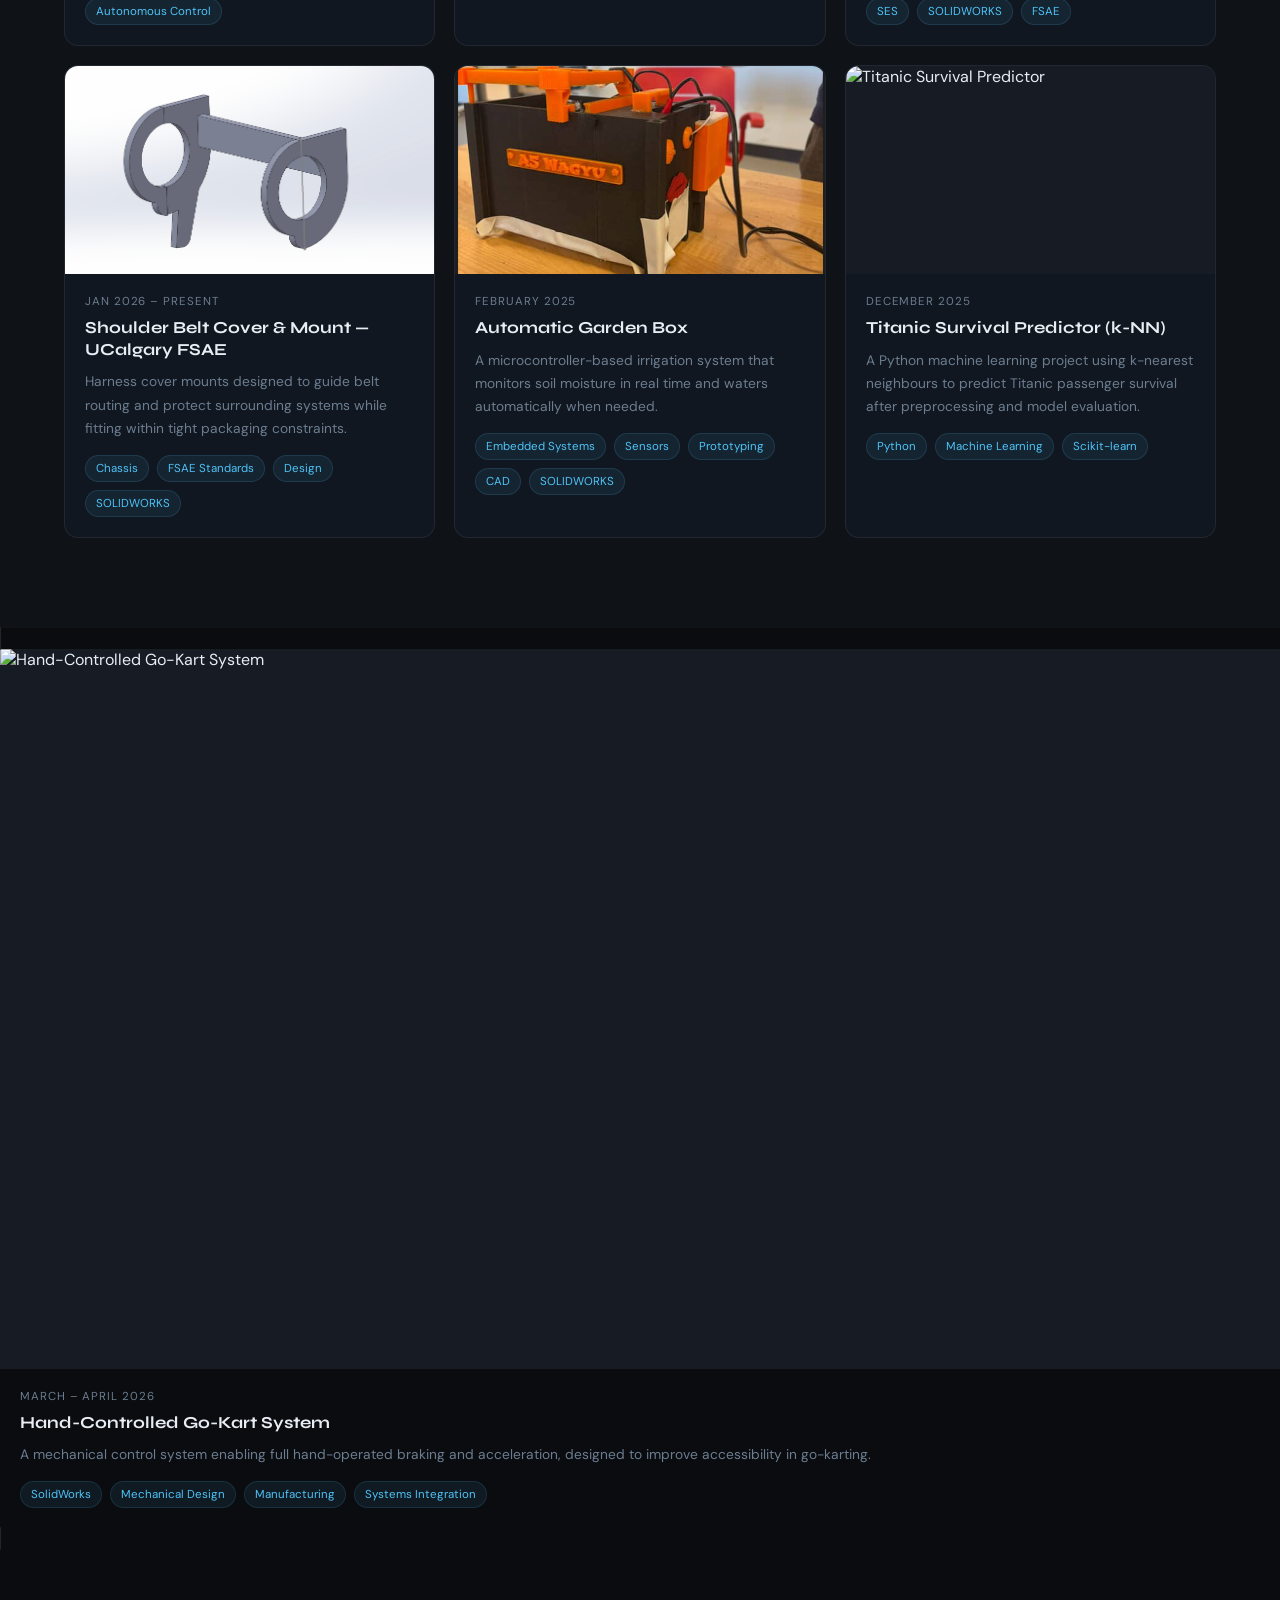
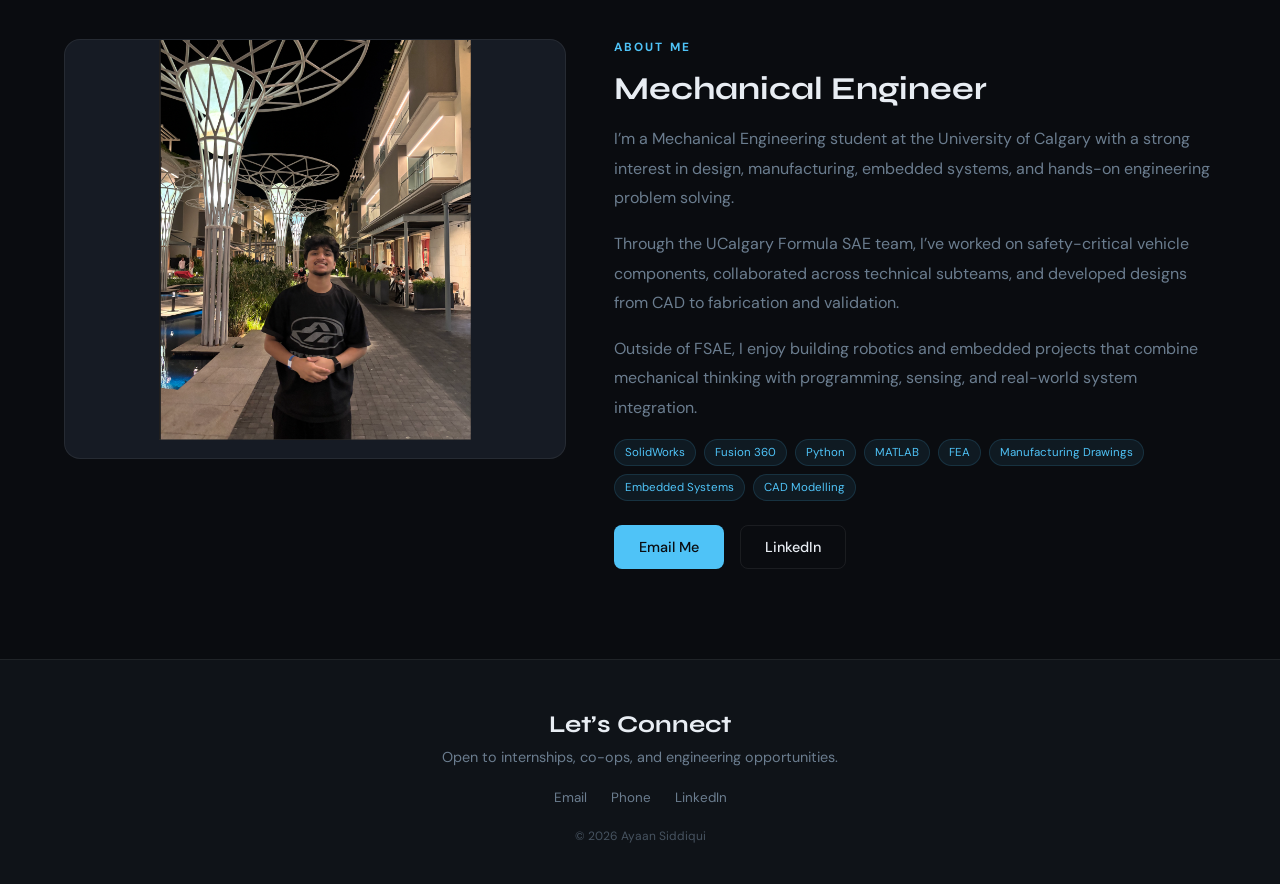
==== commit b04a040c: "Update index.html" ====
--- a/index.html
+++ b/index.html
@@ -173,6 +173,31 @@
         </a>
       </div>
     </section>
+    
+    <a href="gokart.html" class="project-card">
+      <div class="project-thumb">
+        <img src="images/gokart-cover.png" alt="Hand-Controlled Go-Kart System">
+      </div>
+    
+      <div class="project-info">
+        <div class="project-date">March – April 2026</div>
+    
+        <div class="project-name">
+          Hand-Controlled Go-Kart System
+        </div>
+    
+        <div class="project-desc">
+          A mechanical control system enabling full hand-operated braking and acceleration, designed to improve accessibility in go-karting.
+        </div>
+    
+        <div class="project-tags">
+          <span class="tag">SolidWorks</span>
+          <span class="tag">Mechanical Design</span>
+          <span class="tag">Manufacturing</span>
+          <span class="tag">Systems Integration</span>
+        </div>
+      </div>
+    </a>
 
     <section id="about">
       <div class="about-layout">
@@ -205,30 +230,7 @@
           </div>
 
 
-          <a href="gokart.html" class="project-card">
-            <div class="project-thumb">
-              <img src="images/gokart-cover.png" alt="Hand-Controlled Go-Kart System">
-            </div>
           
-            <div class="project-info">
-              <div class="project-date">March – April 2026</div>
-          
-              <div class="project-name">
-                Hand-Controlled Go-Kart System
-              </div>
-          
-              <div class="project-desc">
-                A mechanical control system enabling full hand-operated braking and acceleration, designed to improve accessibility in go-karting.
-              </div>
-          
-              <div class="project-tags">
-                <span class="tag">SolidWorks</span>
-                <span class="tag">Mechanical Design</span>
-                <span class="tag">Manufacturing</span>
-                <span class="tag">Systems Integration</span>
-              </div>
-            </div>
-          </a>
 
           <div class="about-links">
             <a href="mailto:ayaan.siddiquii0207@gmail.com" class="btn btn-primary">Email Me</a>
--- a/styles.css
+++ b/styles.css
@@ -651,3 +651,23 @@
   }
 }
 
+.gokart-grid {
+  display: grid;
+  grid-template-columns: repeat(2, 1fr);
+  gap: 14px;
+}
+
+.gokart-grid img {
+  width: 100%;
+  height: 230px;
+  object-fit: cover;
+  border-radius: 12px;
+  border: 1px solid var(--border);
+  background: var(--bg3);
+}
+
+@media (max-width: 700px) {
+  .gokart-grid {
+    grid-template-columns: 1fr;
+  }
+}
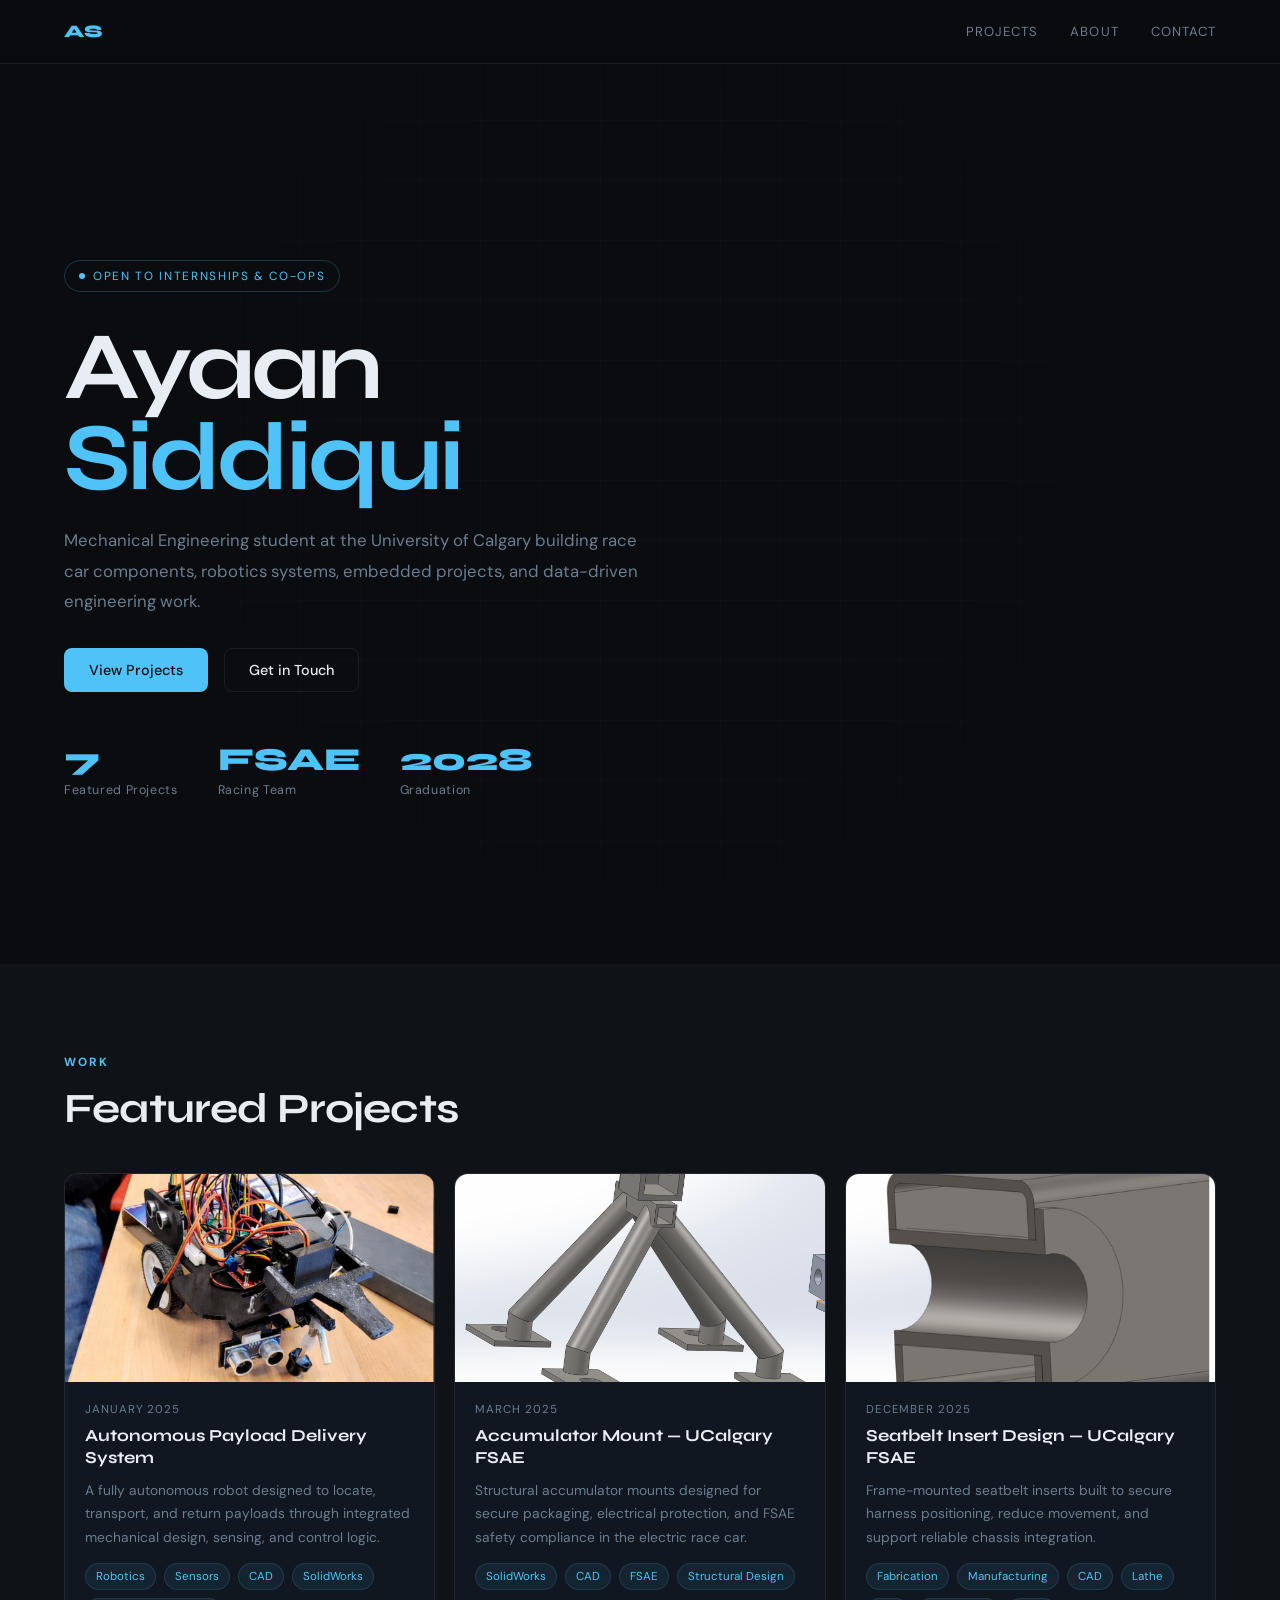
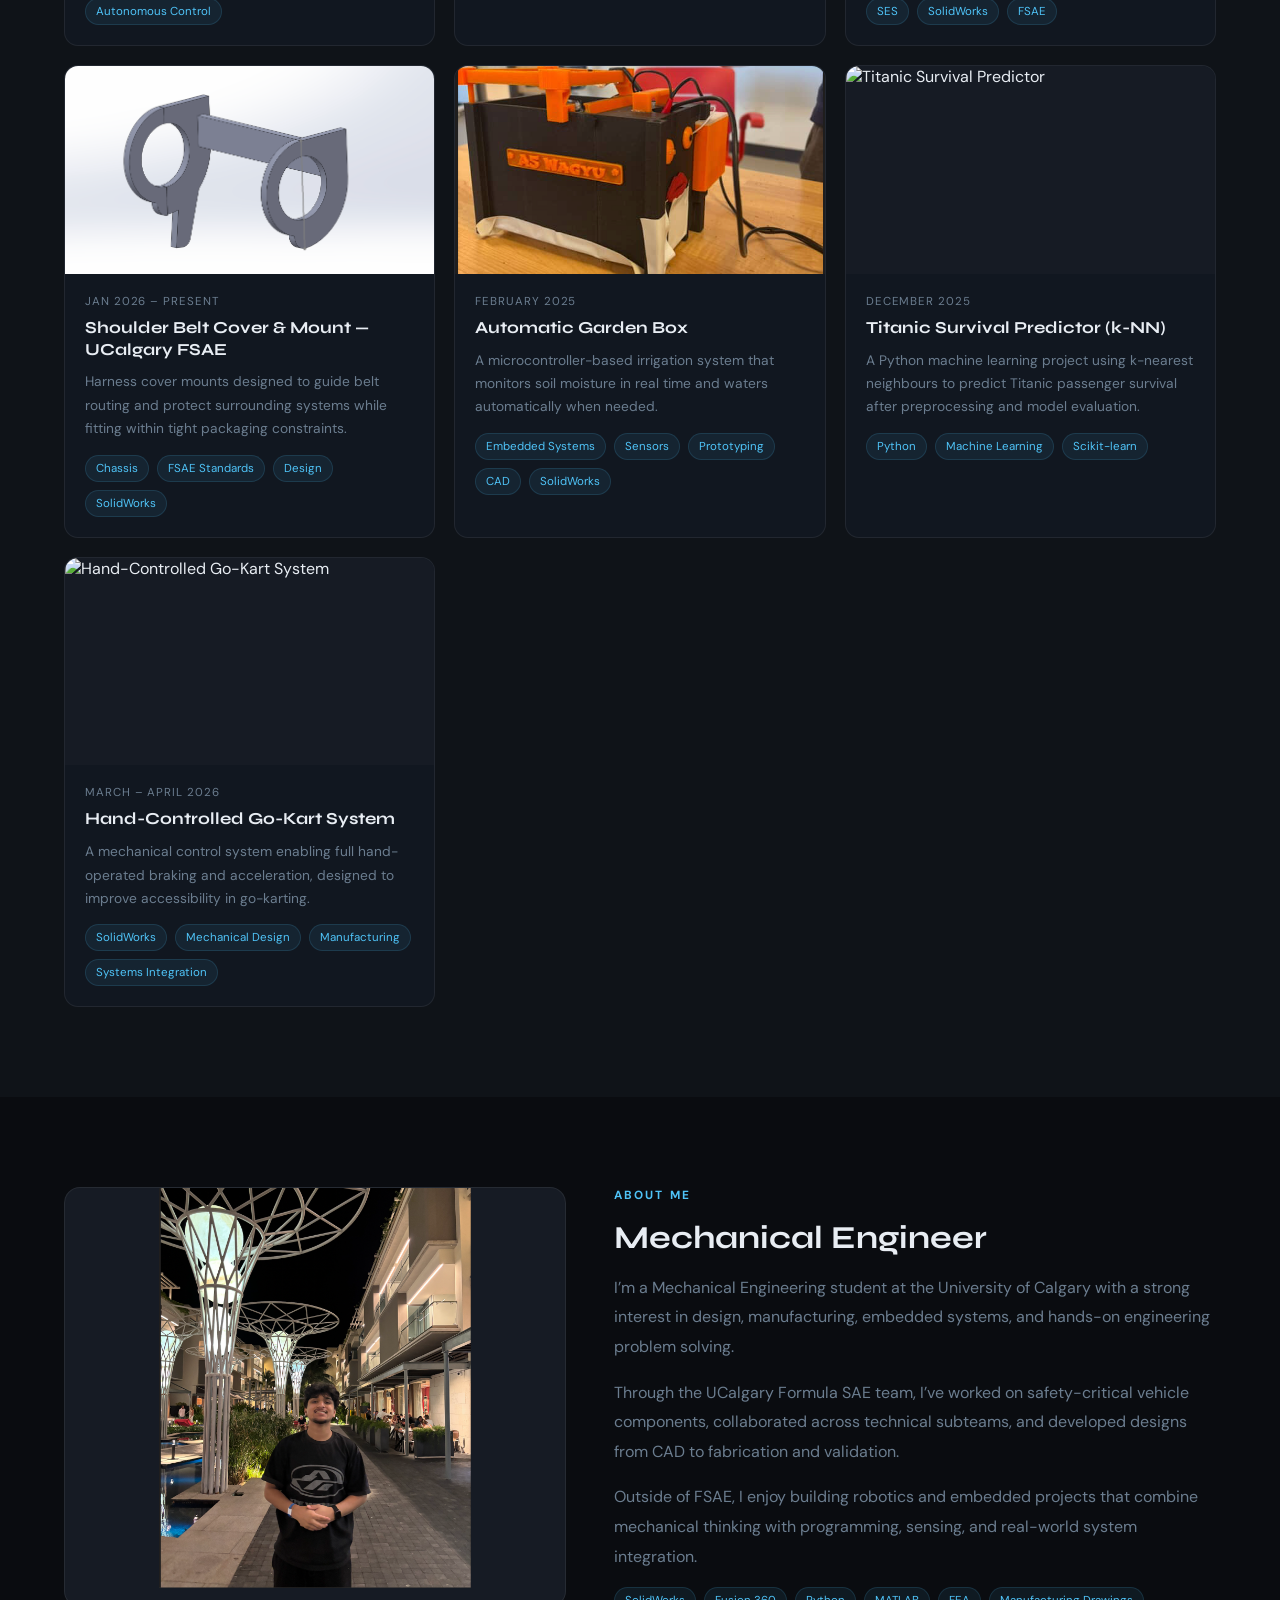
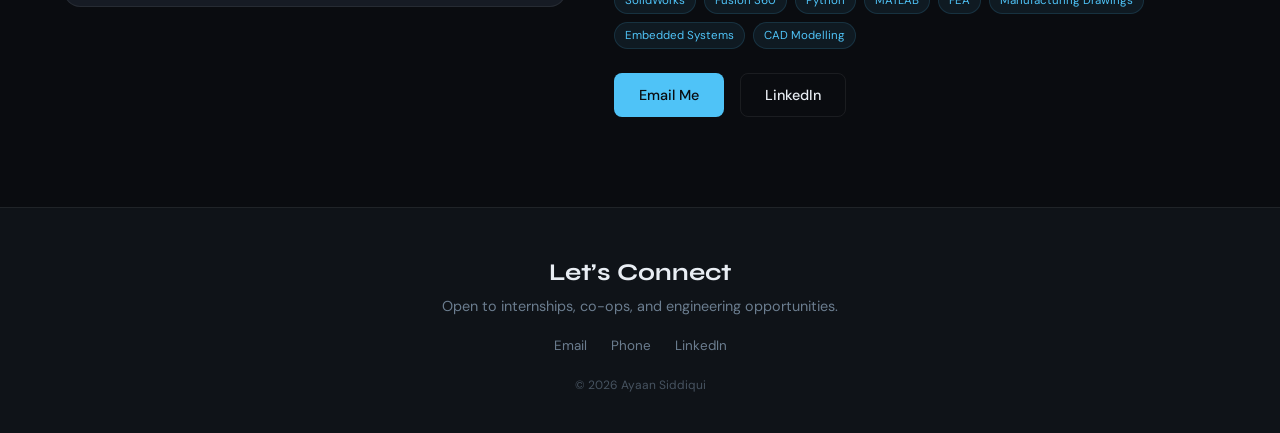
==== commit 2da6b6fa: "Update index.html" ====
--- a/index.html
+++ b/index.html
@@ -34,7 +34,7 @@
         </div>
         <div class="hero-stats">
           <div>
-            <div class="stat-num">6</div>
+            <div class="stat-num">7</div>
             <div class="stat-label">Featured Projects</div>
           </div>
           <div>
@@ -54,6 +54,7 @@
       <h2 class="section-title">Featured Projects</h2>
 
       <div class="projects-grid">
+
         <a href="robot.html" class="project-card">
           <div class="project-thumb">
             <img src="images/robot-cover.png" alt="Autonomous Payload Delivery System">
@@ -68,7 +69,7 @@
               <span class="tag">Robotics</span>
               <span class="tag">Sensors</span>
               <span class="tag">CAD</span>
-              <span class="tag">SOLIDWORKS</span>
+              <span class="tag">SolidWorks</span>
               <span class="tag">Autonomous Control</span>
             </div>
           </div>
@@ -105,11 +106,11 @@
             </div>
             <div class="project-tags">
               <span class="tag">Fabrication</span>
-              <span class="tag">Manefacturing</span>
+              <span class="tag">Manufacturing</span>
               <span class="tag">CAD</span>
               <span class="tag">Lathe</span>
               <span class="tag">SES</span>
-              <span class="tag">SOLIDWORKS</span>
+              <span class="tag">SolidWorks</span>
               <span class="tag">FSAE</span>
             </div>
           </div>
@@ -129,7 +130,7 @@
               <span class="tag">Chassis</span>
               <span class="tag">FSAE Standards</span>
               <span class="tag">Design</span>
-              <span class="tag">SOLIDWORKS</span>
+              <span class="tag">SolidWorks</span>
             </div>
           </div>
         </a>
@@ -149,7 +150,7 @@
               <span class="tag">Sensors</span>
               <span class="tag">Prototyping</span>
               <span class="tag">CAD</span>
-              <span class="tag">SOLIDWORKS</span>
+              <span class="tag">SolidWorks</span>
             </div>
           </div>
         </a>
@@ -171,33 +172,28 @@
             </div>
           </div>
         </a>
+
+        <a href="gokart.html" class="project-card">
+          <div class="project-thumb">
+            <img src="images/gokart-cover.png" alt="Hand-Controlled Go-Kart System">
+          </div>
+          <div class="project-info">
+            <div class="project-date">March – April 2026</div>
+            <div class="project-name">Hand-Controlled Go-Kart System</div>
+            <div class="project-desc">
+              A mechanical control system enabling full hand-operated braking and acceleration, designed to improve accessibility in go-karting.
+            </div>
+            <div class="project-tags">
+              <span class="tag">SolidWorks</span>
+              <span class="tag">Mechanical Design</span>
+              <span class="tag">Manufacturing</span>
+              <span class="tag">Systems Integration</span>
+            </div>
+          </div>
+        </a>
+
       </div>
     </section>
-    
-    <a href="gokart.html" class="project-card">
-      <div class="project-thumb">
-        <img src="images/gokart-cover.png" alt="Hand-Controlled Go-Kart System">
-      </div>
-    
-      <div class="project-info">
-        <div class="project-date">March – April 2026</div>
-    
-        <div class="project-name">
-          Hand-Controlled Go-Kart System
-        </div>
-    
-        <div class="project-desc">
-          A mechanical control system enabling full hand-operated braking and acceleration, designed to improve accessibility in go-karting.
-        </div>
-    
-        <div class="project-tags">
-          <span class="tag">SolidWorks</span>
-          <span class="tag">Mechanical Design</span>
-          <span class="tag">Manufacturing</span>
-          <span class="tag">Systems Integration</span>
-        </div>
-      </div>
-    </a>
 
     <section id="about">
       <div class="about-layout">
@@ -229,9 +225,6 @@
             <span class="tag">CAD Modelling</span>
           </div>
 
-
-          
-
           <div class="about-links">
             <a href="mailto:ayaan.siddiquii0207@gmail.com" class="btn btn-primary">Email Me</a>
             <a href="https://www.linkedin.com/in/ayaan-siddiqui-847374355/" target="_blank" class="btn btn-ghost">LinkedIn</a>
@@ -246,7 +239,7 @@
       <div class="footer-links">
         <a href="mailto:ayaan.siddiquii0207@gmail.com">Email</a>
         <a href="tel:8258637604">Phone</a>
-        <a href="https://www.linkedin.com/" target="_blank">LinkedIn</a>
+        <a href="https://www.linkedin.com/in/ayaan-siddiqui-847374355/" target="_blank">LinkedIn</a>
       </div>
       <div class="copyright">© 2026 Ayaan Siddiqui</div>
     </footer>
@@ -254,4 +247,3 @@
   </div>
 </body>
 </html>
-
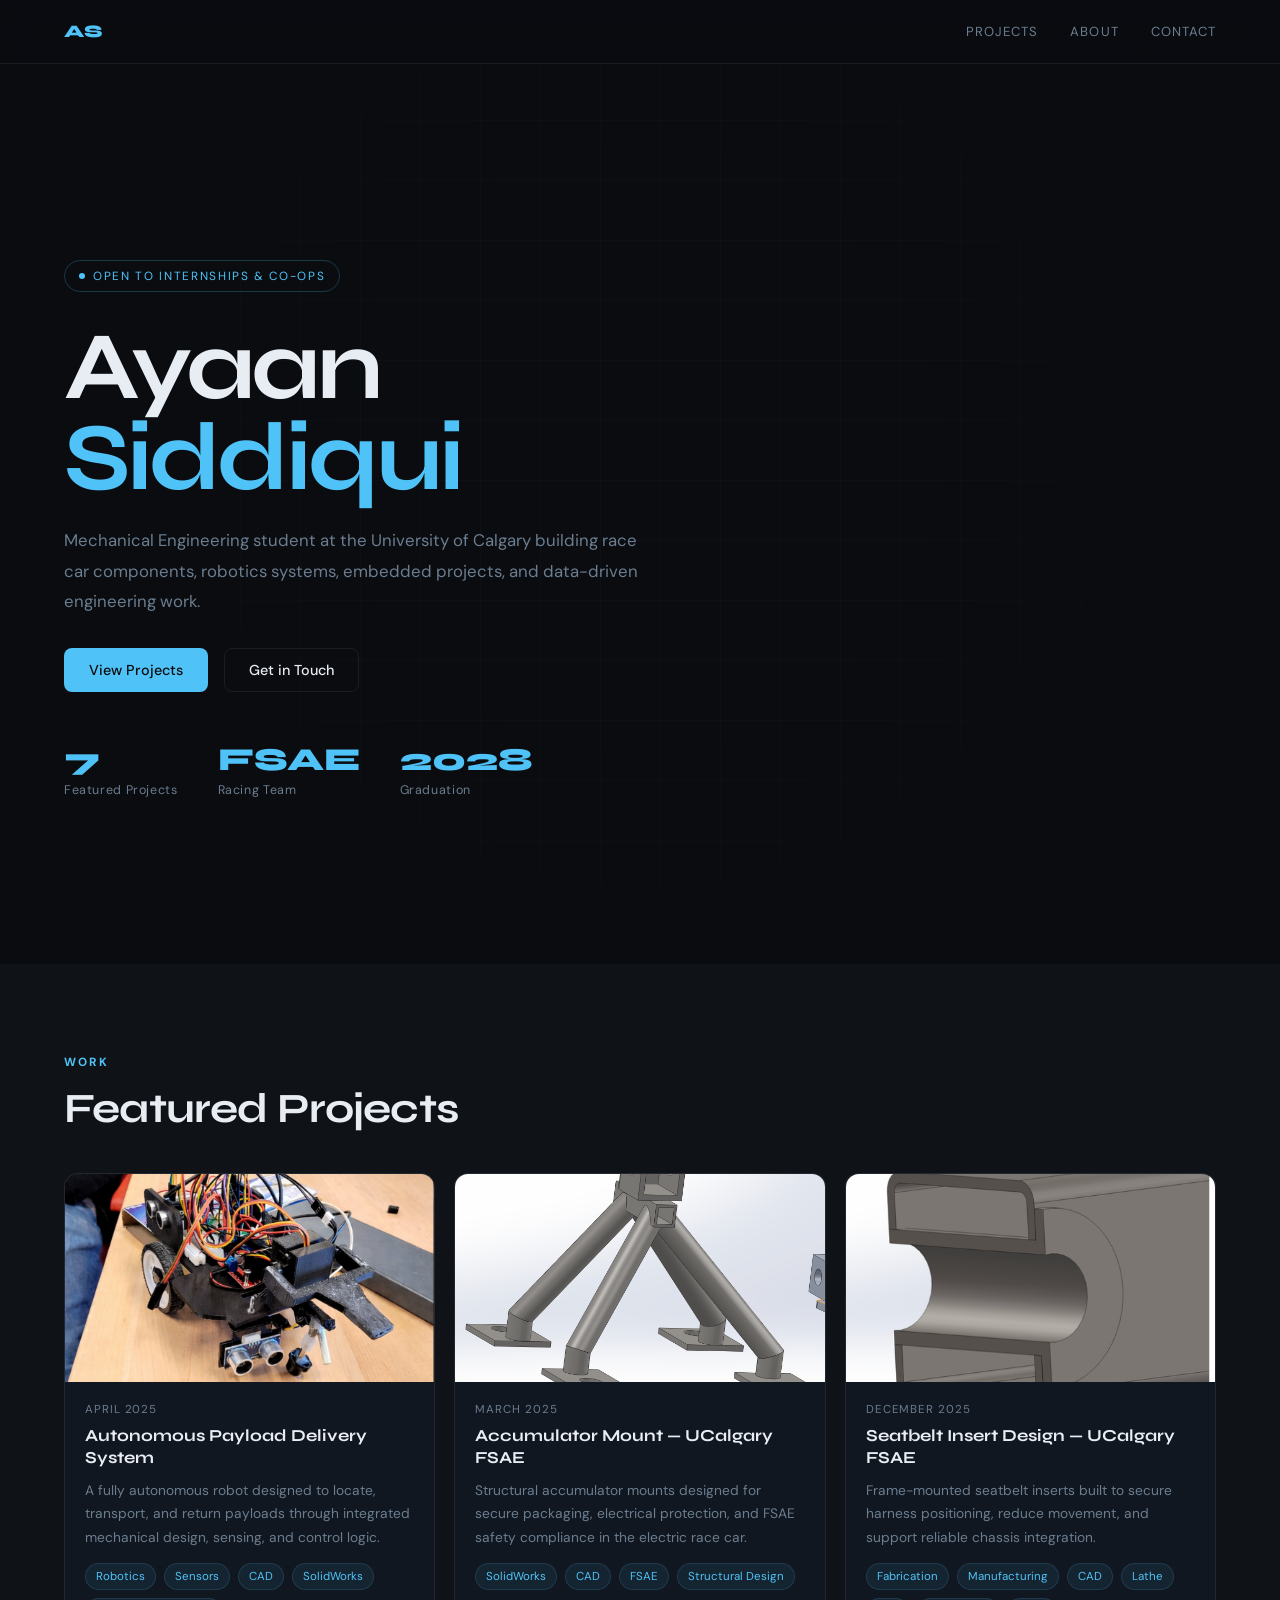
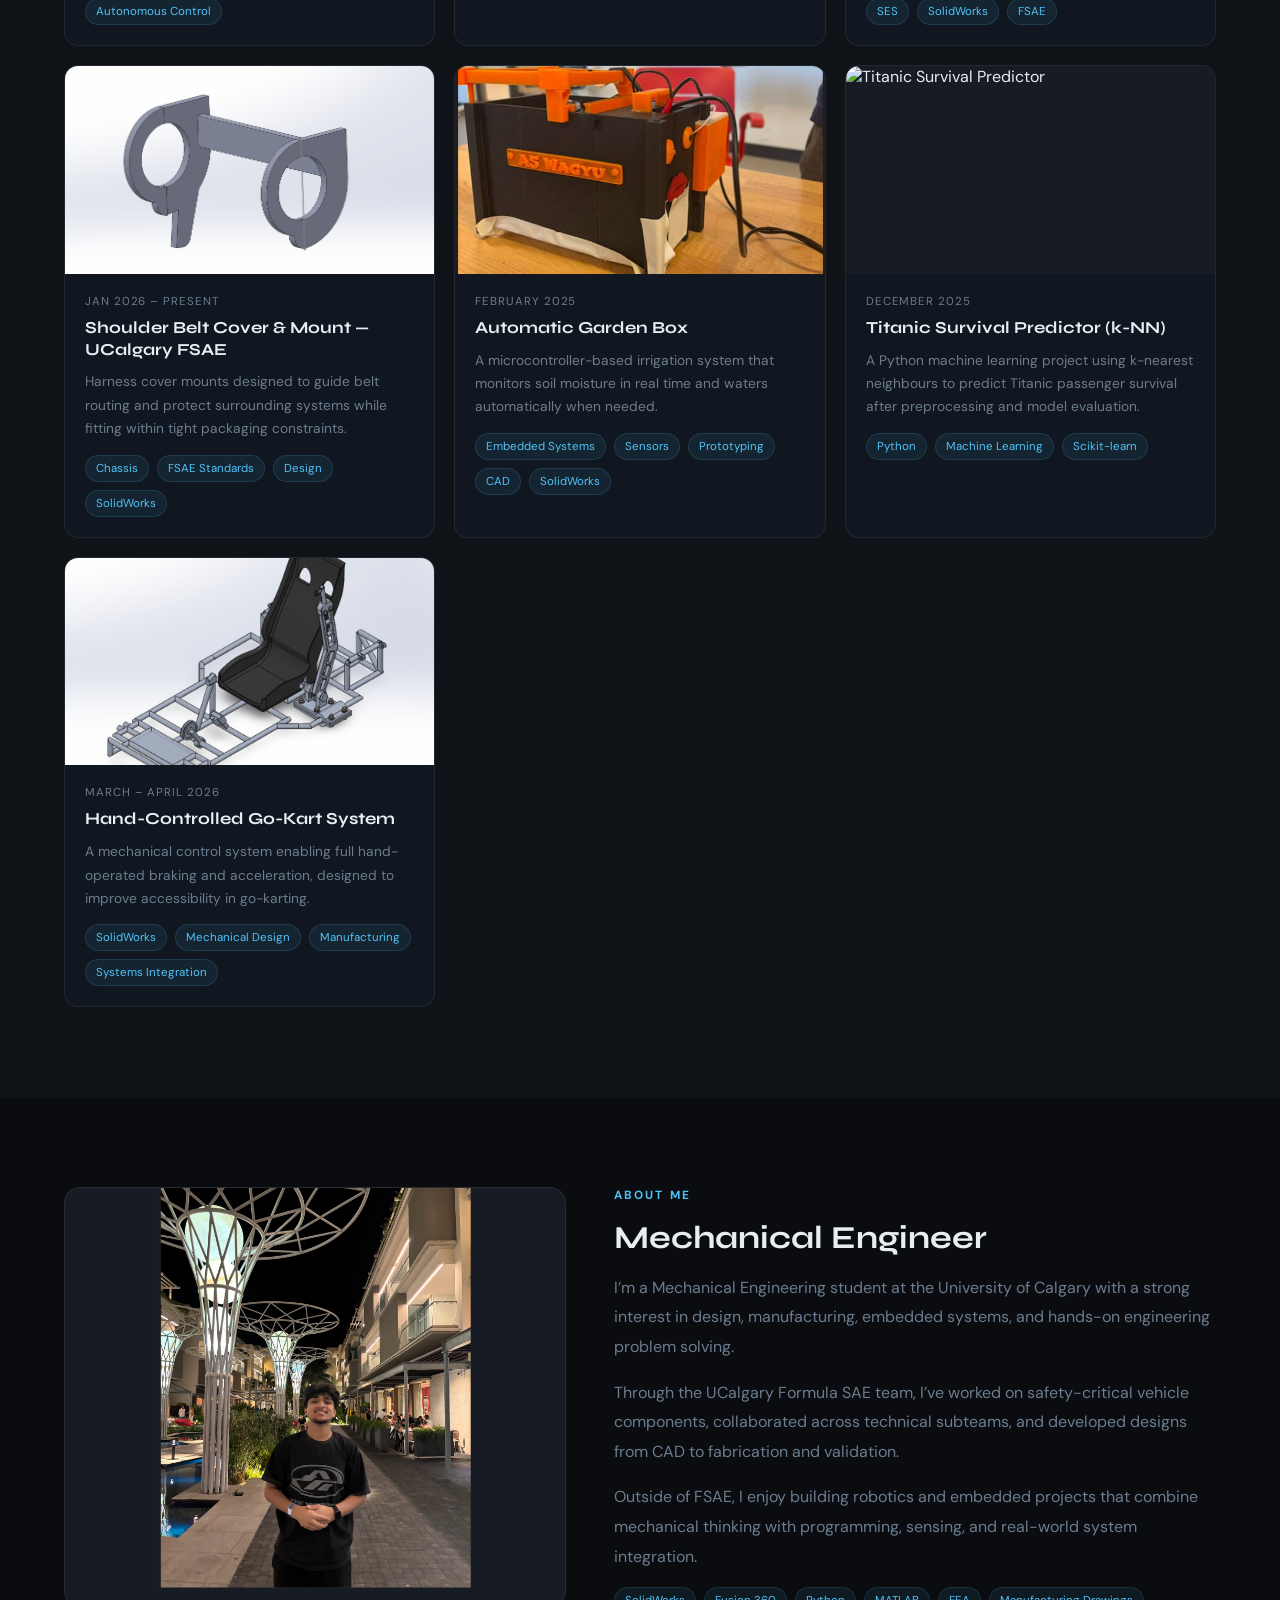
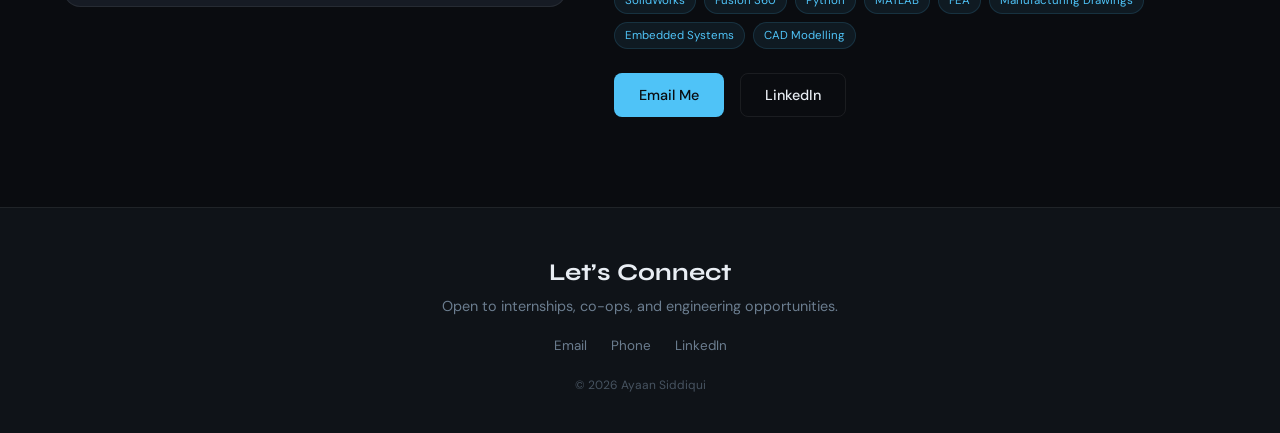
==== commit c149f874: "Update index.html" ====
--- a/index.html
+++ b/index.html
@@ -60,7 +60,7 @@
             <img src="images/robot-cover.png" alt="Autonomous Payload Delivery System">
           </div>
           <div class="project-info">
-            <div class="project-date">January 2025</div>
+            <div class="project-date">April 2025</div>
             <div class="project-name">Autonomous Payload Delivery System</div>
             <div class="project-desc">
               A fully autonomous robot designed to locate, transport, and return payloads through integrated mechanical design, sensing, and control logic.
--- a/styles.css
+++ b/styles.css
@@ -657,13 +657,27 @@
   gap: 14px;
 }
 
+.gokart-grid {
+  display: grid;
+  grid-template-columns: repeat(3, 1fr);
+  gap: 14px;
+}
+
+/* IMPORTANT PART */
 .gokart-grid img {
   width: 100%;
-  height: 230px;
-  object-fit: cover;
+  aspect-ratio: 4 / 3;   /* forces equal box size */
+  object-fit: cover;     /* fills nicely */
   border-radius: 12px;
   border: 1px solid var(--border);
   background: var(--bg3);
+}
+
+/* responsive */
+@media (max-width: 900px) {
+  .gokart-grid {
+    grid-template-columns: repeat(2, 1fr);
+  }
 }
 
 @media (max-width: 700px) {
